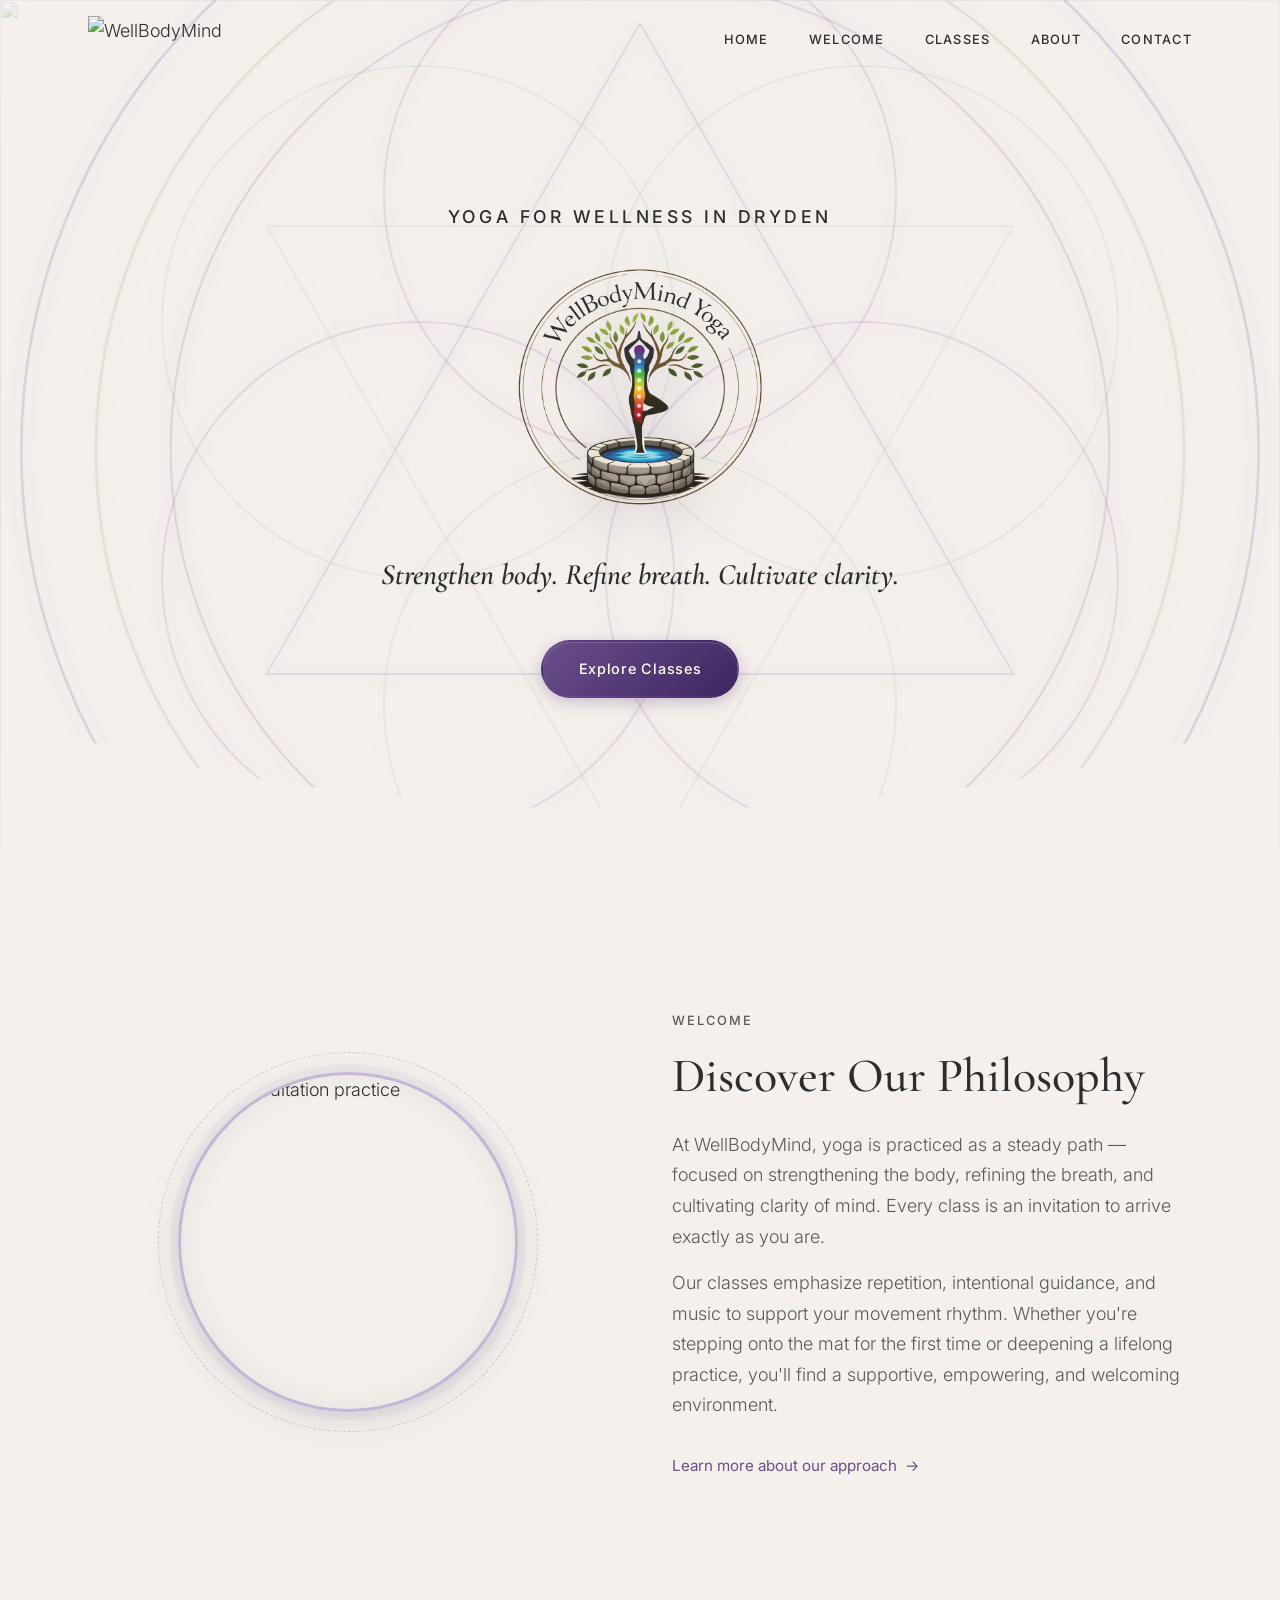
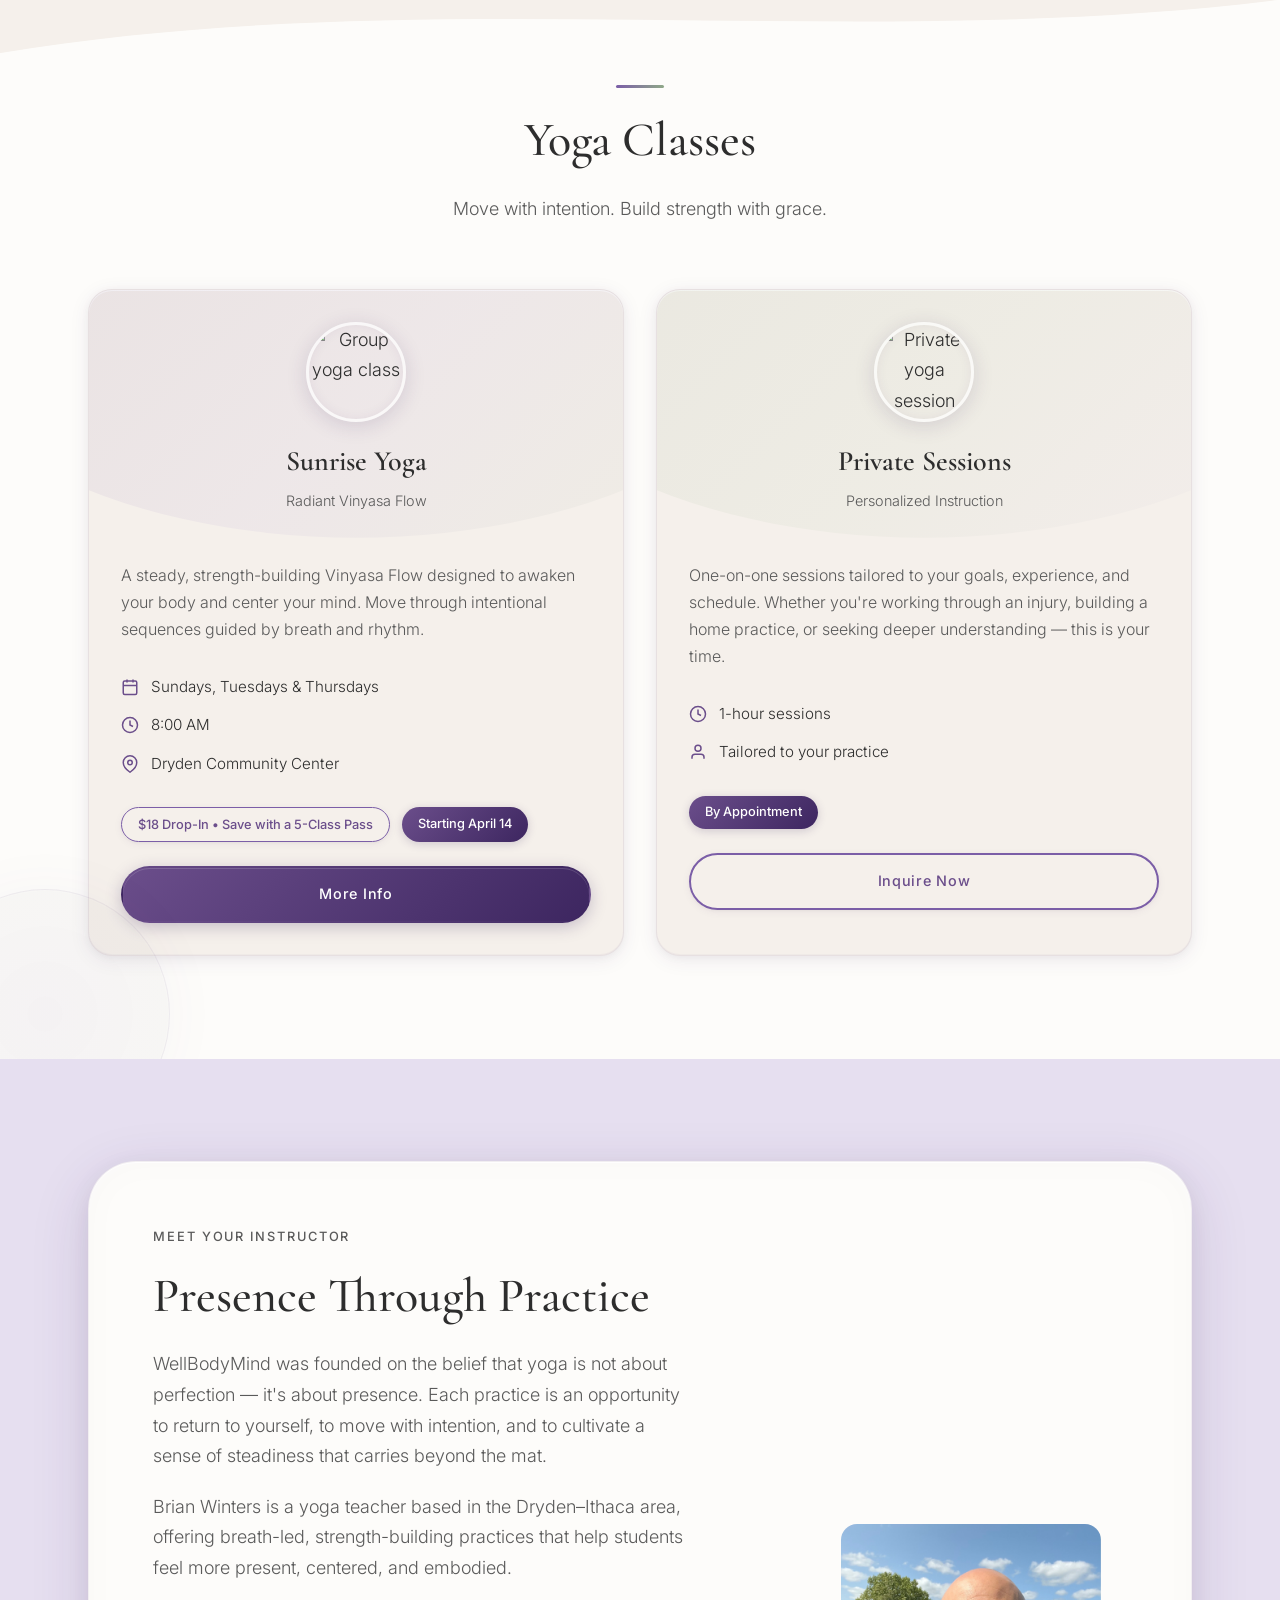
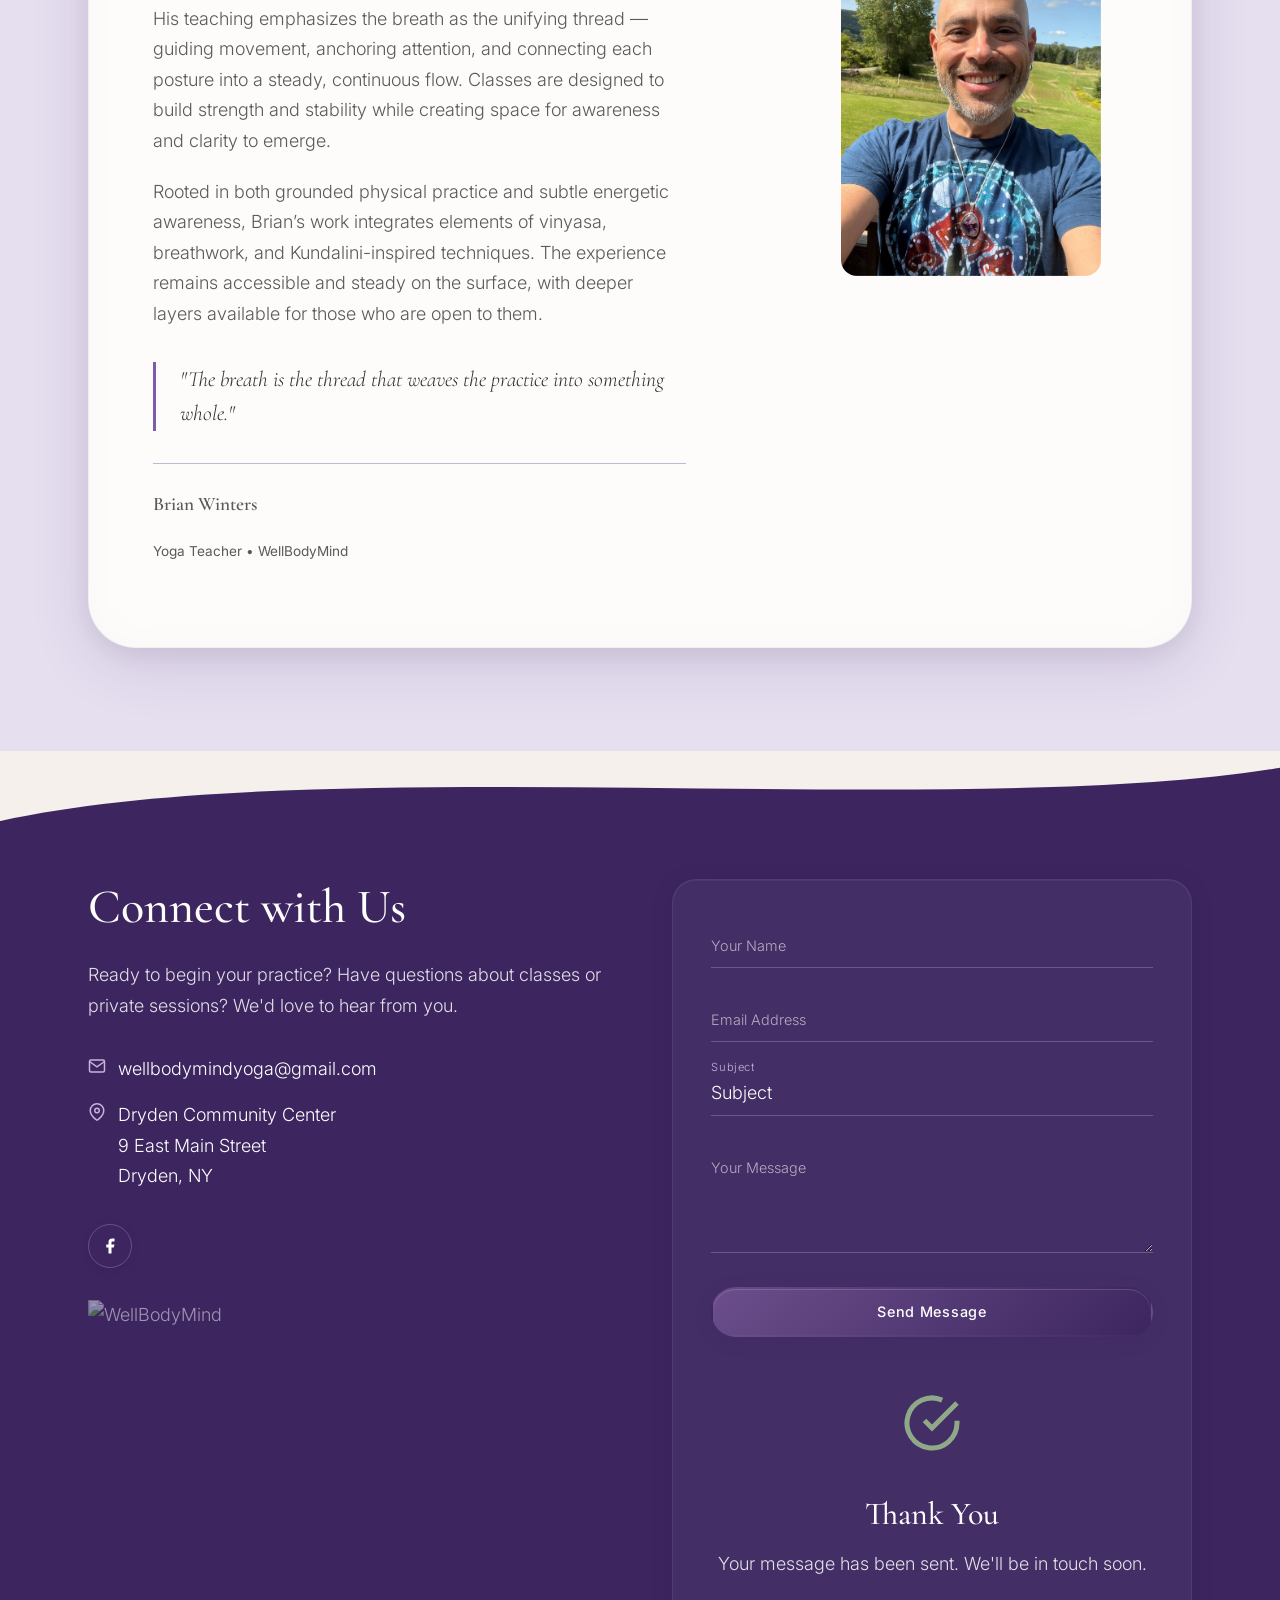
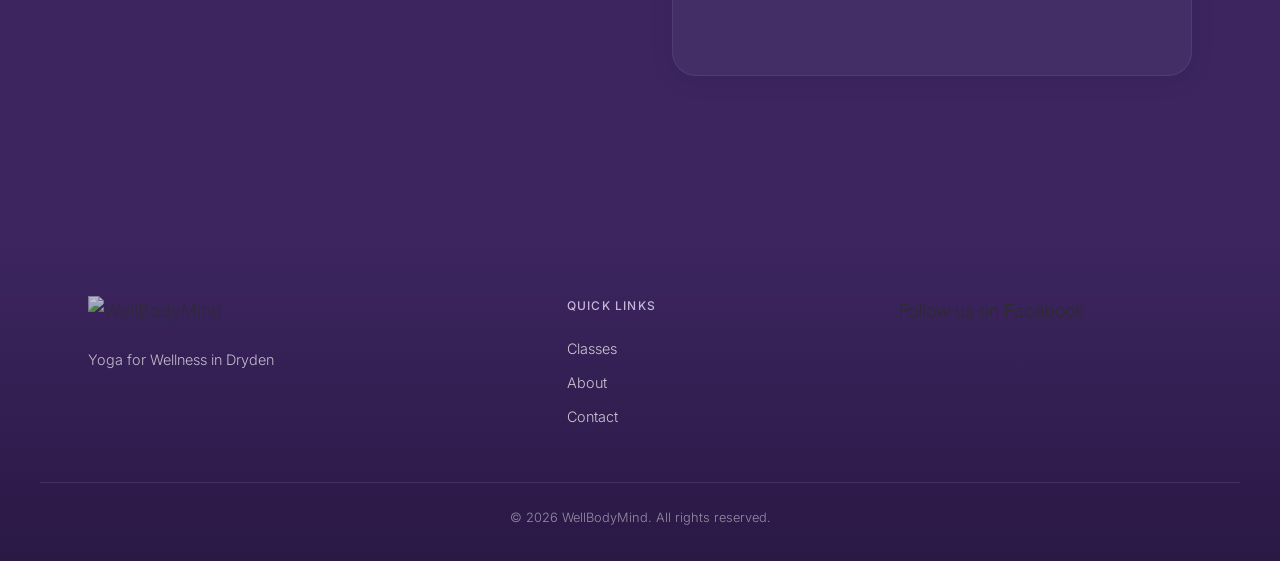
==== index.html @ e17a908f "Change Facebook link to specific profile Updated Facebook link to point to a specific profile." ====
<!DOCTYPE html>
<html lang="en">
<head>
    <meta charset="UTF-8">
    <meta name="viewport" content="width=device-width, initial-scale=1.0">
    <title>WellBodyMind — Yoga for Wellness in Dryden</title>
    <meta name="description" content="WellBodyMind offers yoga and qigong classes in Dryden, NY. Strengthen body, refine breath, cultivate clarity with instructor Brian Winters at the Dryden Community Center.">
    <meta property="og:title" content="WellBodyMind — Yoga for Wellness in Dryden">
    <meta property="og:description" content="Yoga and qigong classes at the Dryden Community Center. Sundays, Tuesdays & Thursdays at 8am. Private sessions available.">
    <meta property="og:type" content="website">
    <meta property="og:url" content="https://www.wellbodymind.com">
    <link rel="preconnect" href="https://fonts.googleapis.com">
    <link rel="preconnect" href="https://fonts.gstatic.com" crossorigin>
    <link href="https://fonts.googleapis.com/css2?family=Cormorant+Garamond:ital,wght@0,400;0,500;0,600;1,400;1,500&family=Inter:wght@300;400;500&display=swap" rel="stylesheet">
    <link rel="stylesheet" href="css/style.css">
    <link rel="stylesheet" href="css/animations.css">
</head>
<body>

    <!-- Navigation -->
    <header class="nav" id="nav">
        <div class="nav__inner">
            <a href="#hero" class="nav__brand">
                <img src="wbm-logo-2.avif" alt="WellBodyMind" class="nav__logo">
            </a>
            <nav class="nav__links" id="navLinks" aria-label="Main navigation">
                <a href="#hero" class="nav__link">Home</a>
                <a href="#welcome" class="nav__link">Welcome</a>
                <a href="#classes" class="nav__link">Classes</a>
                <a href="#about" class="nav__link">About</a>

                <a href="#contact" class="nav__link">Contact</a>
            </nav>
            <button class="nav__hamburger" id="navToggle" aria-label="Toggle menu" aria-expanded="false">
                <span></span>
                <span></span>
                <span></span>
            </button>
        </div>
    </header>

    <!-- Mobile Overlay -->
    <div class="mobile-overlay" id="mobileOverlay"></div>

    <!-- Hero Section -->
    <section class="hero" id="hero">
        <div class="hero__bg">
            <img src="assets/images/hero-sm-group-yoga-on-mats.avif" alt="" class="hero__bg-img">
        </div>
        <div class="hero__overlay"></div>

        <!-- Sacred geometry — fills entire hero -->
        <svg class="hero__geometry" viewBox="0 0 600 600" preserveAspectRatio="xMidYMid slice" xmlns="http://www.w3.org/2000/svg" aria-hidden="true">
            <defs>
                <filter id="glow-purple" x="-30%" y="-30%" width="160%" height="160%">
                    <feGaussianBlur stdDeviation="4" result="blur"/>
                    <feMerge><feMergeNode in="blur"/><feMergeNode in="SourceGraphic"/></feMerge>
                </filter>
                <filter id="glow-sage" x="-30%" y="-30%" width="160%" height="160%">
                    <feGaussianBlur stdDeviation="3.5" result="blur"/>
                    <feMerge><feMergeNode in="blur"/><feMergeNode in="SourceGraphic"/></feMerge>
                </filter>
            </defs>
            <!-- Outer rings -->
            <circle class="geo geo--1" cx="300" cy="300" r="290" fill="none" stroke="rgba(123,94,167,0.2)" stroke-width="1.25" filter="url(#glow-purple)"/>
            <circle class="geo geo--2" cx="300" cy="300" r="255" fill="none" stroke="rgba(143,168,136,0.18)" stroke-width="1.25" filter="url(#glow-sage)"/>
            <circle class="geo geo--3" cx="300" cy="300" r="220" fill="none" stroke="rgba(107,78,139,0.15)" stroke-width="1" filter="url(#glow-purple)"/>
            <!-- Flower of life petals -->
            <circle class="geo geo--petal" cx="300" cy="180" r="120" fill="none" stroke="rgba(123,94,167,0.14)" stroke-width="1" filter="url(#glow-purple)"/>
            <circle class="geo geo--petal" cx="404" cy="240" r="120" fill="none" stroke="rgba(143,168,136,0.12)" stroke-width="1" filter="url(#glow-sage)"/>
            <circle class="geo geo--petal" cx="404" cy="360" r="120" fill="none" stroke="rgba(123,94,167,0.14)" stroke-width="1" filter="url(#glow-purple)"/>
            <circle class="geo geo--petal" cx="300" cy="420" r="120" fill="none" stroke="rgba(143,168,136,0.12)" stroke-width="1" filter="url(#glow-sage)"/>
            <circle class="geo geo--petal" cx="196" cy="360" r="120" fill="none" stroke="rgba(123,94,167,0.14)" stroke-width="1" filter="url(#glow-purple)"/>
            <circle class="geo geo--petal" cx="196" cy="240" r="120" fill="none" stroke="rgba(143,168,136,0.12)" stroke-width="1" filter="url(#glow-sage)"/>
            <!-- Star triangles -->
            <polygon class="geo geo--tri" points="300,100 475,405 125,405" fill="none" stroke="rgba(107,78,139,0.12)" stroke-width="1" stroke-linejoin="round" filter="url(#glow-purple)"/>
            <polygon class="geo geo--tri" points="300,500 475,195 125,195" fill="none" stroke="rgba(143,168,136,0.1)" stroke-width="1" stroke-linejoin="round" filter="url(#glow-sage)"/>
        </svg>

        <div class="hero__content">
            <p class="hero__label" data-animate="fade-up">Yoga for Wellness in Dryden</p>
            <h1 class="sr-only">WellBodyMind — Yoga for Wellness in Dryden</h1>
            <img src="assets/images/wbm-logo-1.png" alt="WellBodyMind" class="hero__logo" data-animate="fade-up" data-delay="1">
            <p class="hero__subtitle" data-animate="fade-up" data-delay="2">Strengthen body. Refine breath. Cultivate clarity.</p>
            <a href="#classes" class="btn btn--primary" data-animate="fade-up" data-delay="3">Explore Classes</a>
        </div>

        <!-- Curved divider -->
        <div class="section-curve section-curve--hero">
            <svg viewBox="0 0 1440 120" preserveAspectRatio="none" xmlns="http://www.w3.org/2000/svg">
                <path d="M0,60 C360,120 1080,0 1440,60 L1440,120 L0,120 Z" fill="var(--color-cream)"/>
            </svg>
        </div>
    </section>

    <!-- Welcome Section -->
    <section class="welcome section" id="welcome">
        <div class="container welcome__grid">
            <div class="welcome__image-wrap" data-animate="fade-up">
                <div class="welcome__image-ring"></div>
                <div class="welcome__image">
                    <img src="assets/images/woman-sitting.jpg" alt="Yoga meditation practice" class="welcome__img">
                </div>
            </div>
            <div class="welcome__text" data-animate="slide-left">
                <p class="section__label">Welcome</p>
                <h2 class="section__heading">Discover Our Philosophy</h2>
                <p>At WellBodyMind, yoga is practiced as a steady path — focused on strengthening the body, refining the breath, and cultivating clarity of mind. Every class is an invitation to arrive exactly as you are.</p>
                <p>Our classes emphasize repetition, intentional guidance, and music to support your movement rhythm. Whether you're stepping onto the mat for the first time or deepening a lifelong practice, you'll find a supportive, empowering, and welcoming environment.</p>
                <a href="#about" class="link-arrow">Learn more about our approach <span aria-hidden="true">→</span></a>
            </div>
        </div>

        <!-- Decorative dot pattern -->
        <div class="welcome__dots" aria-hidden="true"></div>
    </section>

    <!-- Classes Section -->
    <section class="classes section section--white" id="classes">
        <!-- Curved top divider -->
        <div class="section-curve section-curve--top">
            <svg viewBox="0 0 1440 80" preserveAspectRatio="none" xmlns="http://www.w3.org/2000/svg">
                <path d="M0,80 C480,0 960,80 1440,20 L1440,0 L0,0 Z" fill="var(--color-cream)"/>
            </svg>
        </div>

        <div class="container">
            <div class="section__header" data-animate="fade-up">
                <div class="section__accent"></div>
                <h2 class="section__heading">Yoga Classes</h2>
                <p class="section__subheading">Move with intention. Build strength with grace.</p>
            </div>

            <div class="classes__grid">
                <!-- Group Class Card -->
                <div class="class-card" data-animate="fade-up" data-delay="1">
                    <div class="class-card__header class-card__header--warm">
                        <div class="class-card__image">
                            <img src="assets/images/duo-prayer-salutation.avif" alt="Group yoga class" class="class-card__img">
                        </div>
                        <h3 class="class-card__title">Sunrise Yoga</h3>
                        <p class="class-card__subtitle">Radiant Vinyasa Flow</p>
                    </div>
                    <div class="class-card__body">
                        <p class="class-card__description">A steady, strength-building Vinyasa Flow designed to awaken your body and center your mind. Move through intentional sequences guided by breath and rhythm.</p>
                        <ul class="class-card__details">
                            <li>
                                <svg class="icon" viewBox="0 0 24 24" fill="none" stroke="currentColor" stroke-width="2"><rect x="3" y="4" width="18" height="18" rx="2" ry="2"/><line x1="16" y1="2" x2="16" y2="6"/><line x1="8" y1="2" x2="8" y2="6"/><line x1="3" y1="10" x2="21" y2="10"/></svg>
                                Sundays, Tuesdays &amp; Thursdays
                            </li>
                            <li>
                                <svg class="icon" viewBox="0 0 24 24" fill="none" stroke="currentColor" stroke-width="2"><circle cx="12" cy="12" r="10"/><polyline points="12 6 12 12 16 14"/></svg>
                                8:00 AM
                            </li>
                            <li>
                                <svg class="icon" viewBox="0 0 24 24" fill="none" stroke="currentColor" stroke-width="2"><path d="M21 10c0 7-9 13-9 13s-9-6-9-13a9 9 0 0 1 18 0z"/><circle cx="12" cy="10" r="3"/></svg>
                                Dryden Community Center
                            </li>
                        </ul>
                        <div class="class-card__tags">
                            <span class="tag tag--price">$18 Drop-In • Save with a 5-Class Pass</span>
                            <span class="tag tag--highlight">Starting April 14</span>
                        </div>
                        <a href="sunrise-yoga.html" class="btn btn--primary btn--full">More Info</a>
                    </div>
                </div>

                <!-- Private Sessions Card -->
                <div class="class-card" data-animate="fade-up" data-delay="2">
                    <div class="class-card__header class-card__header--sand">
                        <div class="class-card__image">
                            <img src="assets/images/man-prayer-salutation.avif" alt="Private yoga session" class="class-card__img">
                        </div>
                        <h3 class="class-card__title">Private Sessions</h3>
                        <p class="class-card__subtitle">Personalized Instruction</p>
                    </div>
                    <div class="class-card__body">
                        <p class="class-card__description">One-on-one sessions tailored to your goals, experience, and schedule. Whether you're working through an injury, building a home practice, or seeking deeper understanding — this is your time.</p>
                        <ul class="class-card__details">
                            <li>
                                <svg class="icon" viewBox="0 0 24 24" fill="none" stroke="currentColor" stroke-width="2"><circle cx="12" cy="12" r="10"/><polyline points="12 6 12 12 16 14"/></svg>
                                1-hour sessions
                            </li>
                            <li>
                                <svg class="icon" viewBox="0 0 24 24" fill="none" stroke="currentColor" stroke-width="2"><path d="M20 21v-2a4 4 0 0 0-4-4H8a4 4 0 0 0-4 4v2"/><circle cx="12" cy="7" r="4"/></svg>
                                Tailored to your practice
                            </li>
                        </ul>
                        <div class="class-card__tags">
                            <span class="tag tag--highlight">By Appointment</span>
                        </div>
                        <a href="#contact" class="btn btn--secondary btn--full">Inquire Now</a>
                    </div>
                </div>
            </div>
        </div>

        <!-- Decorative circle -->
        <div class="classes__circle" aria-hidden="true"></div>
    </section>

<!-- About Section -->
<section class="about section section--sand" id="about">
    <div class="container">
        <div class="about__frame" data-animate="scale-in">
            <div class="about__grid">
                
                <!-- TEXT SIDE -->
                <div class="about__text">
                    <p class="section__label">Meet Your Instructor</p>
                    <h2 class="section__heading">Presence Through Practice</h2>
                    
                    <p>
                        WellBodyMind was founded on the belief that yoga is not about perfection — it's about presence. 
                        Each practice is an opportunity to return to yourself, to move with intention, and to cultivate a 
                        sense of steadiness that carries beyond the mat.
                    </p>

                    <p>
                        Brian Winters is a yoga teacher based in the Dryden–Ithaca area, offering breath-led, 
                        strength-building practices that help students feel more present, centered, and embodied.
                    </p>

                    <p>
                        His teaching emphasizes the breath as the unifying thread — guiding movement, anchoring attention, 
                        and connecting each posture into a steady, continuous flow. Classes are designed to build strength 
                        and stability while creating space for awareness and clarity to emerge.
                    </p>

                    <p>
                        Rooted in both grounded physical practice and subtle energetic awareness, Brian’s work integrates 
                        elements of vinyasa, breathwork, and Kundalini-inspired techniques. The experience remains accessible 
                        and steady on the surface, with deeper layers available for those who are open to them.
                    </p>

                    <blockquote class="about__quote">
                        "The breath is the thread that weaves the practice into something whole."
                    </blockquote>

                    <div class="about__instructor">
                        <p class="about__instructor-name">Brian Winters</p>
                        <p class="about__instructor-title">Yoga Teacher • WellBodyMind</p>
                    </div>
                </div>

                <!-- IMAGE SIDE -->
                <div class="about__image">
                    <div class="about__image-inner">
                        <img src="assets/images/brian.jpg" alt="Brian Winters teaching yoga" class="about__img">
                    </div>
                </div>

            </div>
        </div>
    </div>
</section>

    <!-- Contact Section -->
    <section class="contact section section--dark" id="contact">
        <!-- Curved top -->
        <div class="section-curve section-curve--top section-curve--dark">
            <svg viewBox="0 0 1440 80" preserveAspectRatio="none" xmlns="http://www.w3.org/2000/svg">
                <path d="M0,80 C360,0 1080,80 1440,20 L1440,0 L0,0 Z" fill="var(--color-cream)"/>
            </svg>
        </div>

        <div class="container contact__grid">
            <div class="contact__info" data-animate="fade-up">
                <h2 class="section__heading section__heading--light">Connect with Us</h2>
                <p class="contact__text">Ready to begin your practice? Have questions about classes or private sessions? We'd love to hear from you.</p>

                <div class="contact__details">
                    <div class="contact__detail">
                        <svg class="icon" viewBox="0 0 24 24" fill="none" stroke="currentColor" stroke-width="2"><path d="M4 4h16c1.1 0 2 .9 2 2v12c0 1.1-.9 2-2 2H4c-1.1 0-2-.9-2-2V6c0-1.1.9-2 2-2z"/><polyline points="22,6 12,13 2,6"/></svg>
                        <a href="mailto:wellbodymindyoga@gmail.com">wellbodymindyoga@gmail.com</a>
                    </div>
                    <div class="contact__detail">
                        <svg class="icon" viewBox="0 0 24 24" fill="none" stroke="currentColor" stroke-width="2"><path d="M21 10c0 7-9 13-9 13s-9-6-9-13a9 9 0 0 1 18 0z"/><circle cx="12" cy="10" r="3"/></svg>
                        <span>Dryden Community Center<br>9 East Main Street<br>Dryden, NY</span>
                    </div>
                </div>

                <div class="contact__social">
                    <a href="https://www.facebook.com/profile.php?id=61585942892415" target="_blank" rel="noopener" class="social-icon" aria-label="Facebook">
                        <svg viewBox="0 0 24 24" fill="currentColor"><path d="M18 2h-3a5 5 0 00-5 5v3H7v4h3v8h4v-8h3l1-4h-4V7a1 1 0 011-1h3z"/></svg>
                    </a>
                 
                </div>

                <!-- Logo in contact section -->
                <img src="wbm-logo-2.avif" alt="WellBodyMind" class="contact__logo">
            </div>

            <div class="contact__form-wrap" data-animate="fade-up" data-delay="1">
                <form class="contact__form" id="contactForm" action="https://formspree.io/f/mbdpledn" method="POST">
                    <input type="text" name="_gotcha" style="display:none" tabindex="-1" autocomplete="off">
                    <input type="hidden" name="_subject" value="New inquiry from WellBodyMind website">

                    <div class="form-group">
                        <input type="text" id="formName" name="name" required placeholder=" ">
                        <label for="formName">Your Name</label>
                    </div>

                    <div class="form-group">
                        <input type="email" id="formEmail" name="email" required placeholder=" ">
                        <label for="formEmail">Email Address</label>
                    </div>

                    <div class="form-group">
                        <select id="formSubject" name="subject" required>
                            <option value="" disabled selected>Subject</option>
                            <option value="General Inquiry">General Inquiry</option>
                            <option value="Class Information">Class Information</option>
                            <option value="Private Session">Private Session</option>
                            <option value="Other">Other</option>
                        </select>
                        <label for="formSubject">Subject</label>
                    </div>

                    <div class="form-group">
                        <textarea id="formMessage" name="message" rows="4" required placeholder=" "></textarea>
                        <label for="formMessage">Your Message</label>
                    </div>

                    <button type="submit" class="btn btn--primary btn--full">Send Message</button>
                </form>

                <div class="contact__success" id="contactSuccess" hidden>
                    <div class="contact__success-inner">
                        <svg viewBox="0 0 24 24" fill="none" stroke="currentColor" stroke-width="2" class="contact__success-icon"><path d="M22 11.08V12a10 10 0 11-5.93-9.14"/><polyline points="22 4 12 14.01 9 11.01"/></svg>
                        <h3>Thank You</h3>
                        <p>Your message has been sent. We'll be in touch soon.</p>
                    </div>
                </div>
            </div>
        </div>
    </section>

    <!-- Footer -->
    <footer class="footer">
        <div class="footer__curve">
            <svg viewBox="0 0 1440 60" preserveAspectRatio="none" xmlns="http://www.w3.org/2000/svg">
                <path d="M0,60 C480,0 960,60 1440,20 L1440,60 L0,60 Z" fill="var(--color-deep-purple)"/>
            </svg>
        </div>
        <div class="footer__inner">
            <div class="container footer__grid">
                <div class="footer__brand">
                    <img src="wbm-logo-2.avif" alt="WellBodyMind" class="footer__logo">
                    <p class="footer__tagline">Yoga for Wellness in Dryden</p>
                </div>
                <div class="footer__links">
                    <h4>Quick Links</h4>
                    <a href="#classes">Classes</a>
                    <a href="#about">About</a>
                    <!-- <a href="#testimonials">Testimonials</a> -->
                    <a href="#contact">Contact</a>
                </div>
                <div class="footer__social">
    <a href="https://www.facebook.com/profile.php?id=61585942892415" target="_blank" rel="noopener">
        Follow us on Facebook
    </a>
</div>
                <!--
                <div class="footer__legal">
                    <h4>Legal</h4>
                    <a href="#">Privacy Policy</a>
                    <a href="#">Accessibility</a>
                    <a href="#">Terms &amp; Conditions</a>
                    <a href="#">Refund Policy</a>
                </div>
            -->
            </div>
            <div class="container footer__bottom">
                <p>&copy; 2026 WellBodyMind. All rights reserved.</p>
            </div>
        </div>
    </footer>

    <script src="js/main.js"></script>
</body>
</html>
---- css/style.css ----
/* ========================================
   WellBodyMind — Main Stylesheet
   ======================================== */

/* --- Custom Properties --- */
:root {
    --color-cream: #F5F0EB;
    --color-warm-white: #FDFCFA;
    --color-sand: #E8DDD3;
    --color-clay: #9B8EC4;
    --color-terracotta: #6B4E8B;
    --color-charcoal: #2D2D2D;
    --color-graphite: #5A5A5A;
    --color-black: #1A1A1A;
    --color-white: #FFFFFF;
    --color-sage: #8FA888;

    /* Extended purple palette */
    --color-deep-purple: #3D2660;
    --color-violet: #7B5EA7;
    --color-lavender: #C4B5D9;
    --color-thistle: #E6DFF0;
    --color-sage-light: #C5D4BC;

    --font-heading: 'Cormorant Garamond', Georgia, serif;
    --font-body: 'Inter', -apple-system, sans-serif;

    --ease-out: cubic-bezier(0.16, 1, 0.3, 1);
    --ease-smooth: cubic-bezier(0.4, 0, 0.2, 1);

    /* Depth tokens */
    --shadow-sm: 0 2px 8px rgba(61, 38, 96, 0.06), 0 1px 3px rgba(0, 0, 0, 0.04);
    --shadow-md: 0 4px 20px rgba(61, 38, 96, 0.08), 0 2px 8px rgba(0, 0, 0, 0.04);
    --shadow-lg: 0 8px 40px rgba(61, 38, 96, 0.1), 0 4px 16px rgba(0, 0, 0, 0.05);
    --shadow-xl: 0 16px 60px rgba(61, 38, 96, 0.14), 0 6px 24px rgba(0, 0, 0, 0.06);
    --glow-purple: 0 0 30px rgba(107, 78, 139, 0.12), inset 0 1px 0 rgba(255, 255, 255, 0.6);
    --glow-sage: 0 0 24px rgba(143, 168, 136, 0.15);

    --nav-height: 80px;
}

/* --- Reset --- */
*, *::before, *::after {
    margin: 0;
    padding: 0;
    box-sizing: border-box;
}

html {
    scroll-behavior: smooth;
    scroll-padding-top: var(--nav-height);
}

body {
    font-family: var(--font-body);
    font-weight: 300;
    font-size: 1.125rem;
    line-height: 1.7;
    color: var(--color-charcoal);
    background-color: var(--color-cream);
    overflow-x: hidden;
    -webkit-font-smoothing: antialiased;
}

img {
    max-width: 100%;
    height: auto;
    display: block;
}

a {
    color: inherit;
    text-decoration: none;
}

ul {
    list-style: none;
}

button {
    border: none;
    background: none;
    cursor: pointer;
    font-family: inherit;
}

input, select, textarea {
    font-family: inherit;
    font-size: inherit;
}

/* --- Utility --- */
.container {
    width: 100%;
    max-width: 1200px;
    margin: 0 auto;
    padding: 0 clamp(1.5rem, 4vw, 3rem);
}

.sr-only {
    position: absolute;
    width: 1px;
    height: 1px;
    padding: 0;
    margin: -1px;
    overflow: hidden;
    clip: rect(0, 0, 0, 0);
    white-space: nowrap;
    border: 0;
}

.section {
    position: relative;
    padding: clamp(4rem, 8vw, 8rem) 0;
    overflow: hidden;
}

.section--white {
    background-color: var(--color-warm-white);
}

.section--sand {
    background-color: var(--color-thistle);
}

.section--dark {
    background-color: var(--color-deep-purple);
    color: var(--color-white);
}

.section__label {
    font-family: var(--font-body);
    font-size: 0.8rem;
    font-weight: 500;
    letter-spacing: 0.15em;
    text-transform: uppercase;
    color: var(--color-terracotta);
    margin-bottom: 0.75rem;
}

.section__heading {
    font-family: var(--font-heading);
    font-weight: 500;
    font-size: clamp(2rem, 4vw, 3rem);
    line-height: 1.2;
    margin-bottom: 1.5rem;
}

.section__heading--light {
    color: var(--color-white);
}

.section__subheading {
    font-weight: 300;
    color: var(--color-graphite);
    max-width: 540px;
    margin: 0 auto;
}

.section__header {
    text-align: center;
    margin-bottom: clamp(3rem, 5vw, 4rem);
}

.section__accent {
    width: 48px;
    height: 3px;
    background: linear-gradient(90deg, var(--color-violet), var(--color-sage));
    border-radius: 2px;
    margin: 0 auto 1.5rem;
}

/* --- Section Curves --- */
.section-curve {
    position: absolute;
    left: 0;
    right: 0;
    width: 100%;
    line-height: 0;
    pointer-events: none;
}

.section-curve--hero {
    bottom: -1px;
}

.section-curve--top {
    top: -1px;
}

.section-curve--dark {
    z-index: 1;
}

.section-curve svg {
    width: 100%;
    height: auto;
    display: block;
}

/* --- Buttons --- */
.btn {
    display: inline-flex;
    align-items: center;
    justify-content: center;
    padding: 0.9rem 2.2rem;
    border-radius: 50px;
    font-family: var(--font-body);
    font-size: 0.9rem;
    font-weight: 500;
    letter-spacing: 0.05em;
    transition: all 0.3s var(--ease-smooth);
    cursor: pointer;
    border: 2px solid transparent;
}

.btn--primary {
    background: linear-gradient(135deg, var(--color-terracotta), var(--color-deep-purple));
    color: var(--color-white);
    border-color: transparent;
    box-shadow: 0 4px 16px rgba(61, 38, 96, 0.25), inset 0 1px 0 rgba(255, 255, 255, 0.15);
}

.btn--primary:hover {
    background: linear-gradient(135deg, var(--color-violet), var(--color-deep-purple));
    transform: translateY(-2px) scale(1.02);
    box-shadow: 0 8px 30px rgba(61, 38, 96, 0.35), inset 0 1px 0 rgba(255, 255, 255, 0.15);
}

.btn--secondary {
    background: transparent;
    color: var(--color-terracotta);
    border-color: var(--color-violet);
    box-shadow: var(--shadow-sm);
}

.btn--secondary:hover {
    background: linear-gradient(135deg, var(--color-terracotta), var(--color-deep-purple));
    color: var(--color-white);
    border-color: transparent;
    transform: translateY(-2px) scale(1.02);
    box-shadow: 0 8px 30px rgba(61, 38, 96, 0.3);
}

.btn--full {
    width: 100%;
    text-align: center;
}

.link-arrow {
    display: inline-flex;
    align-items: center;
    gap: 0.5rem;
    font-size: 0.95rem;
    font-weight: 400;
    color: var(--color-terracotta);
    margin-top: 1rem;
    transition: gap 0.3s var(--ease-smooth);
}

.link-arrow:hover {
    gap: 0.8rem;
}

/* --- Icons --- */
.icon {
    width: 18px;
    height: 18px;
    flex-shrink: 0;
    color: var(--color-terracotta);
}

/* ========================================
   NAVIGATION
   ======================================== */
.nav {
    position: fixed;
    top: 0;
    left: 0;
    right: 0;
    z-index: 1000;
    height: var(--nav-height);
    transition: background 0.4s var(--ease-smooth), box-shadow 0.4s var(--ease-smooth);
}

.nav.scrolled {
    background: rgba(253, 252, 250, 0.92);
    backdrop-filter: blur(14px);
    -webkit-backdrop-filter: blur(14px);
    box-shadow: 0 1px 20px rgba(61, 38, 96, 0.08), 0 0 0 1px rgba(61, 38, 96, 0.03);
}

.nav__inner {
    display: flex;
    align-items: center;
    justify-content: space-between;
    height: 100%;
    max-width: 1200px;
    margin: 0 auto;
    padding: 0 clamp(1.5rem, 4vw, 3rem);
}

.nav__brand {
    display: flex;
    align-items: center;
    z-index: 1001;
}

.nav__logo {
    height: 48px;
    width: auto;
}

.nav__links {
    display: flex;
    align-items: center;
    gap: 2.5rem;
}

.nav__link {
    font-size: 0.8rem;
    font-weight: 500;
    letter-spacing: 0.1em;
    text-transform: uppercase;
    color: var(--color-charcoal);
    position: relative;
    padding: 0.25rem 0;
}

.nav__link::after {
    content: '';
    position: absolute;
    bottom: 0;
    left: 0;
    width: 0;
    height: 2px;
    background: var(--color-violet);
    transition: width 0.3s var(--ease-smooth);
}

.nav__link:hover::after {
    width: 100%;
}

/* Hamburger */
.nav__hamburger {
    display: none;
    flex-direction: column;
    justify-content: center;
    gap: 6px;
    width: 44px;
    height: 44px;
    z-index: 1001;
}

.nav__hamburger span {
    display: block;
    width: 24px;
    height: 2px;
    background: var(--color-charcoal);
    border-radius: 2px;
    transition: all 0.3s var(--ease-smooth);
    margin: 0 auto;
}

.nav__hamburger.active span:nth-child(1) {
    transform: rotate(45deg) translate(5px, 6px);
}

.nav__hamburger.active span:nth-child(2) {
    opacity: 0;
}

.nav__hamburger.active span:nth-child(3) {
    transform: rotate(-45deg) translate(5px, -6px);
}

/* Mobile overlay */
.mobile-overlay {
    position: fixed;
    inset: 0;
    background: rgba(245, 240, 235, 0.95);
    backdrop-filter: blur(20px);
    -webkit-backdrop-filter: blur(20px);
    z-index: 999;
    opacity: 0;
    visibility: hidden;
    transition: opacity 0.4s var(--ease-smooth), visibility 0.4s;
}

.mobile-overlay.active {
    opacity: 1;
    visibility: visible;
}

/* ========================================
   HERO
   ======================================== */
.hero {
    position: relative;
    min-height: 100svh;
    display: flex;
    align-items: center;
    justify-content: center;
    background: var(--color-cream);
    overflow: hidden;
}

.hero__bg {
    position: absolute;
    inset: 0;
}

.hero__bg-img {
    width: 100%;
    height: 100%;
    object-fit: cover;
    object-position: center 30%;
}

.hero__overlay {
    position: absolute;
    inset: 0;
    background: radial-gradient(ellipse at center, rgba(245, 240, 235, 0.55) 0%, rgba(245, 240, 235, 0.82) 100%);
}

.hero__content {
    position: relative;
    z-index: 2;
    text-align: center;
    padding: 2rem;
    display: flex;
    flex-direction: column;
    align-items: center;
}

/* Sacred geometry — full hero background layer, clipped to match curve */
.hero__geometry {
    position: absolute;
    inset: 0;
    width: 100%;
    height: 100%;
    z-index: 1;
    pointer-events: none;
    overflow: visible;
    clip-path: ellipse(80% 48% at 50% 42%);
}

/* Sacred geometry animations */
.geo--1 { animation: spin 40s linear infinite; transform-origin: 300px 300px; }
.geo--2 { animation: spin 35s linear infinite reverse; transform-origin: 300px 300px; }
.geo--3 { animation: spin 30s linear infinite; transform-origin: 300px 300px; }
.geo--petal { animation: geoPulse 4s ease-in-out infinite; }
.geo--petal:nth-child(4) { animation-delay: 0s; }
.geo--petal:nth-child(5) { animation-delay: 0.4s; }
.geo--petal:nth-child(6) { animation-delay: 0.8s; }
.geo--petal:nth-child(7) { animation-delay: 1.2s; }
.geo--petal:nth-child(8) { animation-delay: 1.6s; }
.geo--petal:nth-child(9) { animation-delay: 2.0s; }
.geo--tri { animation: geoPulse 5s ease-in-out infinite alternate; }
.geo--tri:last-child { animation-delay: 2.5s; }

.hero__logo {
    width: clamp(180px, 30vmin, 300px);
    height: auto;
    filter: drop-shadow(0 8px 30px rgba(61, 38, 96, 0.15));
    margin-bottom: 1.5rem;
}

.hero__label {
    font-size: clamp(0.9rem, 1.5vw, 1.1rem);
    font-weight: 500;
    letter-spacing: 0.2em;
    text-transform: uppercase;
    color: var(--color-charcoal);
    margin-bottom: 1.5rem;
    text-shadow: 0 1px 8px rgba(245, 240, 235, 0.6);
}

.hero__subtitle {
    font-family: var(--font-heading);
    font-style: italic;
    font-weight: 600;
    font-size: clamp(1.3rem, 3vw, 1.85rem);
    color: var(--color-charcoal);
    margin-bottom: 2.5rem;
    text-shadow: 0 1px 10px rgba(245, 240, 235, 0.7);
}

/* ========================================
   WELCOME
   ======================================== */
.welcome__grid {
    display: grid;
    grid-template-columns: 1fr;
    gap: 3rem;
    align-items: center;
}

.welcome__image-wrap {
    position: relative;
    display: flex;
    justify-content: center;
}

.welcome__image {
    width: clamp(220px, 40vw, 340px);
    aspect-ratio: 1;
    border-radius: 50%;
    overflow: hidden;
    border: 3px solid var(--color-lavender);
    position: relative;
    z-index: 1;
    box-shadow:
        var(--shadow-lg),
        0 0 0 8px rgba(196, 181, 217, 0.12),
        inset 0 0 30px rgba(61, 38, 96, 0.08);
}

.welcome__img {
    width: 100%;
    height: 100%;
    object-fit: cover;
}

.welcome__image-ring {
    position: absolute;
    width: clamp(250px, 44vw, 380px);
    aspect-ratio: 1;
    border-radius: 50%;
    border: 1px dashed rgba(107, 78, 139, 0.25);
    top: 50%;
    left: 50%;
    transform: translate(-50%, -50%) rotate(15deg);
    animation: spin 40s linear infinite;
}

.welcome__text p {
    margin-bottom: 1rem;
    color: var(--color-graphite);
}

.welcome__text p:first-of-type {
    margin-top: 0.5rem;
}

.welcome__dots {
    position: absolute;
    top: 2rem;
    right: 2rem;
    width: 120px;
    height: 120px;
    background-image: radial-gradient(circle, rgba(107, 78, 139, 0.2) 1px, transparent 1px);
    background-size: 16px 16px;
    opacity: 0.6;
}

/* ========================================
   CLASSES
   ======================================== */
.classes__grid {
    display: grid;
    grid-template-columns: 1fr;
    gap: 2rem;
}

.class-card {
    background: var(--color-cream);
    border-radius: 24px;
    overflow: hidden;
    border: 1px solid rgba(107, 78, 139, 0.1);
    box-shadow:
        var(--shadow-md),
        inset 0 1px 0 rgba(255, 255, 255, 0.8),
        inset 0 -1px 0 rgba(61, 38, 96, 0.03);
    transition: transform 0.3s var(--ease-smooth), box-shadow 0.3s var(--ease-smooth), border-color 0.3s;
}

.class-card:hover {
    transform: translateY(-6px);
    border-color: rgba(107, 78, 139, 0.2);
    box-shadow:
        var(--shadow-xl),
        inset 0 1px 0 rgba(255, 255, 255, 0.8),
        0 0 0 1px rgba(107, 78, 139, 0.06);
}

.class-card__header {
    padding: 2rem 2rem 1.5rem;
    clip-path: ellipse(85% 100% at 50% 0%);
    text-align: center;
    position: relative;
    overflow: hidden;
}

.class-card__image {
    width: 100px;
    height: 100px;
    border-radius: 50%;
    overflow: hidden;
    margin: 0 auto 1rem;
    border: 3px solid rgba(255, 255, 255, 0.7);
    box-shadow: 0 4px 20px rgba(61, 38, 96, 0.15), inset 0 0 12px rgba(61, 38, 96, 0.06);
}

.class-card__img {
    width: 100%;
    height: 100%;
    object-fit: cover;
}

.class-card__header--warm {
    background: linear-gradient(135deg, rgba(107, 78, 139, 0.08), rgba(196, 181, 217, 0.15), rgba(143, 168, 136, 0.06));
}

.class-card__header--sand {
    background: linear-gradient(135deg, rgba(143, 168, 136, 0.1), rgba(197, 212, 188, 0.15), rgba(196, 181, 217, 0.06));
}

.class-card__title {
    font-family: var(--font-heading);
    font-weight: 600;
    font-size: 1.75rem;
    margin-bottom: 0.25rem;
}

.class-card__subtitle {
    font-size: 0.9rem;
    color: var(--color-graphite);
    font-weight: 300;
}

.class-card__body {
    padding: 1.5rem 2rem 2rem;
}

.class-card__description {
    color: var(--color-graphite);
    margin-bottom: 1.5rem;
    font-size: 1rem;
}

.class-card__details {
    margin-bottom: 1.5rem;
}

.class-card__details li {
    display: flex;
    align-items: center;
    gap: 0.75rem;
    padding: 0.4rem 0;
    font-size: 0.95rem;
    color: var(--color-charcoal);
}

.class-card__tags {
    display: flex;
    flex-wrap: wrap;
    gap: 0.75rem;
    margin-bottom: 1.5rem;
}

.tag {
    display: inline-block;
    padding: 0.35rem 1rem;
    border-radius: 50px;
    font-size: 0.8rem;
    font-weight: 500;
}

.tag--price {
    border: 1.5px solid var(--color-violet);
    color: var(--color-terracotta);
    box-shadow: var(--shadow-sm);
}

.tag--highlight {
    background: linear-gradient(135deg, var(--color-terracotta), var(--color-deep-purple));
    color: var(--color-white);
    box-shadow: 0 2px 10px rgba(61, 38, 96, 0.2);
}

.classes__circle {
    position: absolute;
    left: -80px;
    bottom: -80px;
    width: 250px;
    height: 250px;
    border-radius: 50%;
    background: radial-gradient(circle, rgba(107, 78, 139, 0.06), rgba(143, 168, 136, 0.04));
    border: 1px solid rgba(107, 78, 139, 0.08);
    box-shadow: 0 0 60px rgba(107, 78, 139, 0.04);
}

/* ========================================
   ABOUT
   ======================================== */
.about__frame {
    background: var(--color-warm-white);
    border-radius: 48px;
    overflow: hidden;
    border: 1px solid rgba(107, 78, 139, 0.08);
    box-shadow:
        var(--shadow-xl),
        inset 0 1px 0 rgba(255, 255, 255, 0.9),
        inset 0 0 40px rgba(61, 38, 96, 0.02);
}

.about__grid {
    display: grid;
    grid-template-columns: 1fr;
}

.about__text {
    padding: clamp(2rem, 5vw, 4rem);
}

.about__text p {
    color: var(--color-graphite);
    margin-bottom: 1.25rem;
}

.about__quote {
    font-family: var(--font-heading);
    font-style: italic;
    font-size: clamp(1.15rem, 2vw, 1.35rem);
    line-height: 1.6;
    color: var(--color-charcoal);
    border-left: 3px solid var(--color-violet);
    padding-left: 1.5rem;
    margin: 2rem 0;
}

.about__instructor {
    margin-top: 2rem;
    padding-top: 1.5rem;
    border-top: 1px solid var(--color-lavender);
}

.about__instructor-name {
    font-family: var(--font-heading);
    font-weight: 600;
    font-size: 1.2rem;
    color: var(--color-charcoal);
    margin-bottom: 0.15rem;
}

.about__instructor-title {
    font-size: 0.85rem;
    color: var(--color-graphite);
    font-weight: 400;
}

.about__image {
    position: relative;
    min-height: 300px;
}

.about__image-inner {
    position: absolute;
    inset: 0;
}

.about__img {
    width: 100%;
    height: 100%;
    object-fit: cover;
}

/* ========================================
   TESTIMONIALS
   ======================================== */
.testimonials {
    background: var(--color-cream);
}

.testimonials__carousel {
    display: flex;
    gap: 1.5rem;
    overflow-x: auto;
    scroll-snap-type: x mandatory;
    -webkit-overflow-scrolling: touch;
    padding: 1rem 0 2rem;
    scrollbar-width: none;
}

.testimonials__carousel::-webkit-scrollbar {
    display: none;
}

.testimonial-card {
    flex: 0 0 calc(100% - 2rem);
    scroll-snap-align: center;
    background: var(--color-warm-white);
    border-radius: 24px;
    padding: 2.5rem 2rem;
    border: 1px solid rgba(107, 78, 139, 0.08);
    box-shadow:
        var(--shadow-md),
        inset 0 1px 0 rgba(255, 255, 255, 0.8),
        inset 0 0 24px rgba(61, 38, 96, 0.015);
    position: relative;
    transition: box-shadow 0.3s var(--ease-smooth), transform 0.3s var(--ease-smooth);
}

.testimonial-card:hover {
    transform: translateY(-3px);
    box-shadow:
        var(--shadow-lg),
        inset 0 1px 0 rgba(255, 255, 255, 0.8);
}

.testimonial-card__quote {
    font-family: var(--font-heading);
    font-size: 4rem;
    line-height: 1;
    color: var(--color-lavender);
    opacity: 0.6;
    position: absolute;
    top: 1rem;
    left: 1.5rem;
}

.testimonial-card__text {
    font-style: italic;
    font-weight: 300;
    color: var(--color-graphite);
    margin-bottom: 1.5rem;
    margin-top: 1.5rem;
    line-height: 1.8;
}

.testimonial-card__author {
    display: flex;
    align-items: center;
    gap: 0.75rem;
}

.testimonial-card__avatar {
    width: 40px;
    height: 40px;
    border-radius: 50%;
    background: linear-gradient(135deg, var(--color-thistle), var(--color-lavender));
    color: var(--color-deep-purple);
    box-shadow: var(--shadow-sm);
    display: flex;
    align-items: center;
    justify-content: center;
    font-family: var(--font-heading);
    font-weight: 600;
    font-size: 1rem;
}

.testimonial-card__name {
    font-weight: 500;
    font-size: 0.95rem;
}

/* Testimonial navigation */
.testimonials__nav {
    display: flex;
    align-items: center;
    justify-content: center;
    gap: 1rem;
    margin-top: 1.5rem;
}

.testimonials__arrow {
    width: 44px;
    height: 44px;
    border-radius: 50%;
    border: 1.5px solid var(--color-lavender);
    display: flex;
    align-items: center;
    justify-content: center;
    color: var(--color-terracotta);
    transition: all 0.3s var(--ease-smooth);
    box-shadow: var(--shadow-sm);
}

.testimonials__arrow:hover {
    background: linear-gradient(135deg, var(--color-terracotta), var(--color-deep-purple));
    border-color: transparent;
    color: var(--color-white);
    box-shadow: 0 4px 16px rgba(61, 38, 96, 0.25);
}

.testimonials__arrow svg {
    width: 20px;
    height: 20px;
}

.testimonials__dots {
    display: flex;
    gap: 0.5rem;
}

.testimonials__dot {
    width: 8px;
    height: 8px;
    border-radius: 50%;
    background: var(--color-lavender);
    border: none;
    cursor: pointer;
    transition: all 0.3s var(--ease-smooth);
    padding: 0;
}

.testimonials__dot.active {
    background: linear-gradient(135deg, var(--color-violet), var(--color-deep-purple));
    width: 24px;
    border-radius: 4px;
    box-shadow: 0 2px 8px rgba(61, 38, 96, 0.2);
}

/* ========================================
   CONTACT
   ======================================== */
.contact {
    padding-top: clamp(6rem, 10vw, 10rem);
}

.contact__grid {
    display: grid;
    grid-template-columns: 1fr;
    gap: 3rem;
}

.contact__text {
    color: rgba(255, 255, 255, 0.85);
    margin-bottom: 2rem;
}

.contact__details {
    margin-bottom: 2rem;
}

.contact__detail {
    display: flex;
    align-items: flex-start;
    gap: 0.75rem;
    margin-bottom: 1rem;
    color: var(--color-white);
}

.contact__detail .icon {
    color: var(--color-lavender);
    margin-top: 0.2rem;
}

.contact__detail a {
    color: var(--color-white);
    transition: color 0.3s;
}

.contact__detail a:hover {
    color: var(--color-lavender);
}

.contact__social {
    display: flex;
    gap: 1rem;
    margin-bottom: 2rem;
}

.social-icon {
    width: 44px;
    height: 44px;
    border-radius: 50%;
    border: 1.5px solid rgba(196, 181, 217, 0.3);
    display: flex;
    align-items: center;
    justify-content: center;
    color: var(--color-white);
    transition: all 0.3s var(--ease-smooth);
    box-shadow: 0 2px 10px rgba(0, 0, 0, 0.1);
}

.social-icon:hover {
    background: linear-gradient(135deg, var(--color-violet), var(--color-sage));
    border-color: transparent;
    box-shadow: 0 4px 16px rgba(107, 78, 139, 0.3);
}

.social-icon svg {
    width: 18px;
    height: 18px;
}

.contact__logo {
    height: 60px;
    width: auto;
    opacity: 0.5;
    margin-top: 1rem;
}

/* Form */
.contact__form-wrap {
    background: rgba(255, 255, 255, 0.04);
    border: 1px solid rgba(196, 181, 217, 0.1);
    border-radius: 24px;
    padding: clamp(1.5rem, 3vw, 2.5rem);
    box-shadow: inset 0 1px 0 rgba(255, 255, 255, 0.05), 0 4px 24px rgba(0, 0, 0, 0.1);
}

.contact__form {
    display: flex;
    flex-direction: column;
    gap: 1.5rem;
}

.form-group {
    position: relative;
}

.form-group input,
.form-group select,
.form-group textarea {
    width: 100%;
    padding: 1rem 0 0.75rem;
    background: transparent;
    border: none;
    border-bottom: 1px solid rgba(196, 181, 217, 0.3);
    color: var(--color-white);
    font-weight: 300;
    outline: none;
    transition: border-color 0.3s var(--ease-smooth);
    border-radius: 0;
    -webkit-appearance: none;
}

.form-group select {
    cursor: pointer;
}

.form-group select option {
    background: var(--color-deep-purple);
    color: var(--color-cream);
}

.form-group textarea {
    resize: vertical;
    min-height: 100px;
}

.form-group input:focus,
.form-group select:focus,
.form-group textarea:focus {
    border-bottom-color: var(--color-lavender);
    box-shadow: 0 2px 8px rgba(107, 78, 139, 0.15);
}

.form-group label {
    position: absolute;
    top: 1rem;
    left: 0;
    font-size: 0.9rem;
    color: rgba(255, 255, 255, 0.6);
    pointer-events: none;
    transition: all 0.3s var(--ease-smooth);
    font-weight: 300;
}

.form-group input:focus + label,
.form-group input:not(:placeholder-shown) + label,
.form-group textarea:focus + label,
.form-group textarea:not(:placeholder-shown) + label {
    top: -0.5rem;
    font-size: 0.7rem;
    color: var(--color-lavender);
    letter-spacing: 0.05em;
}

.form-group select + label {
    top: -0.5rem;
    font-size: 0.7rem;
    color: var(--color-lavender);
    letter-spacing: 0.05em;
}

/* Form validation */
.form-group input.error,
.form-group select.error,
.form-group textarea.error {
    border-bottom-color: #c0392b;
}

.form-error {
    font-size: 0.75rem;
    color: #e74c3c;
    margin-top: 0.25rem;
}

/* Success state */
.contact__success {
    display: flex;
    align-items: center;
    justify-content: center;
    min-height: 300px;
}

.contact__success-inner {
    text-align: center;
}

.contact__success-icon {
    width: 60px;
    height: 60px;
    color: var(--color-sage);
    margin-bottom: 1.5rem;
}

.contact__success h3 {
    font-family: var(--font-heading);
    font-size: 2rem;
    font-weight: 500;
    color: var(--color-white);
    margin-bottom: 0.5rem;
}

.contact__success p {
    color: rgba(255, 255, 255, 0.85);
}

/* ========================================
   FOOTER
   ======================================== */
.footer {
    position: relative;
    background: var(--color-deep-purple);
}

.footer__curve {
    position: relative;
    top: 1px;
    line-height: 0;
}

.footer__curve svg {
    width: 100%;
    height: auto;
    display: block;
}

.footer__inner {
    background: linear-gradient(180deg, var(--color-deep-purple), #2A1845);
    padding: clamp(3rem, 5vw, 4rem) 0 2rem;
}

.footer__grid {
    display: grid;
    grid-template-columns: 1fr;
    gap: 2.5rem;
}

.footer__logo {
    height: 40px;
    width: auto;
    margin-bottom: 0.75rem;
    opacity: 0.7;
}

.footer__tagline {
    font-size: 0.9rem;
    color: rgba(255, 255, 255, 0.7);
}

.footer__links h4,
.footer__legal h4 {
    font-family: var(--font-body);
    font-size: 0.75rem;
    font-weight: 500;
    letter-spacing: 0.1em;
    text-transform: uppercase;
    color: var(--color-lavender);
    margin-bottom: 1rem;
}

.footer__links a,
.footer__legal a {
    display: block;
    font-size: 0.9rem;
    color: rgba(255, 255, 255, 0.75);
    padding: 0.3rem 0;
    transition: color 0.3s;
}

.footer__links a:hover,
.footer__legal a:hover {
    color: var(--color-white);
}

.footer__bottom {
    margin-top: clamp(2rem, 4vw, 3rem);
    padding-top: 1.5rem;
    border-top: 1px solid rgba(196, 181, 217, 0.15);
    text-align: center;
}

.footer__bottom p {
    font-size: 0.8rem;
    color: rgba(255, 255, 255, 0.5);
}

/* ========================================
   RESPONSIVE
   ======================================== */

/* Tablet */
@media (min-width: 768px) {
    .welcome__grid {
        grid-template-columns: 1fr 1fr;
        gap: 4rem;
    }

    .classes__grid {
        grid-template-columns: 1fr 1fr;
    }

    .about__grid {
        grid-template-columns: 1.2fr 0.8fr;
    }

    .about__image {
        min-height: auto;
    }

    .testimonial-card {
        flex: 0 0 calc(50% - 1rem);
    }

    .contact__grid {
        grid-template-columns: 1fr 1fr;
        gap: 4rem;
        align-items: start;
    }

    .footer__grid {
        grid-template-columns: 1.5fr 1fr 1fr;
    }
}

/* Desktop */
@media (min-width: 1024px) {
    .nav__hamburger {
        display: none !important;
    }

    .nav__links {
        display: flex !important;
    }

    .testimonial-card {
        flex: 0 0 calc(33.333% - 1rem);
    }

    .about__frame {
        border-radius: 48px;
    }
}

/* Mobile */
@media (max-width: 767px) {
    .nav__links {
        position: fixed;
        top: 0;
        right: 0;
        width: 280px;
        height: 100vh;
        flex-direction: column;
        justify-content: center;
        align-items: center;
        gap: 2rem;
        background: rgba(245, 240, 235, 0.98);
        backdrop-filter: blur(20px);
        -webkit-backdrop-filter: blur(20px);
        transform: translateX(100%);
        transition: transform 0.4s var(--ease-out);
        z-index: 1000;
    }

    .nav__links.active {
        transform: translateX(0);
    }

    .nav__link {
        font-size: 1rem;
    }

    .nav__hamburger {
        display: flex;
    }

    .about__frame {
        border-radius: 24px;
    }

    .about__image {
        min-height: 250px;
    }

    .welcome__image-wrap {
        order: -1;
    }

}

/* ========================================
   INNER PAGE HERO
   ======================================== */
.nav--inner {
    background: rgba(253, 252, 250, 0.92);
    backdrop-filter: blur(14px);
    -webkit-backdrop-filter: blur(14px);
    box-shadow: 0 1px 20px rgba(61, 38, 96, 0.08);
}

.page-hero {
    position: relative;
    min-height: 50vh;
    display: flex;
    align-items: flex-end;
    justify-content: center;
    overflow: hidden;
    padding-bottom: 4rem;
}

.page-hero__bg {
    position: absolute;
    inset: 0;
}

.page-hero__bg-img {
    width: 100%;
    height: 100%;
    object-fit: cover;
    object-position: center 40%;
}

.page-hero__overlay {
    position: absolute;
    inset: 0;
    background: linear-gradient(
        to bottom,
        rgba(245, 240, 235, 0.4) 0%,
        rgba(245, 240, 235, 0.7) 60%,
        rgba(245, 240, 235, 0.92) 100%
    );
}

.page-hero__content {
    position: relative;
    z-index: 2;
    text-align: center;
    padding-top: calc(var(--nav-height) + 3rem);
}

.page-hero__title {
    font-family: var(--font-heading);
    font-weight: 600;
    font-size: clamp(2.5rem, 6vw, 4.5rem);
    line-height: 1.1;
    color: var(--color-charcoal);
    margin-bottom: 0.5rem;
}

.page-hero__subtitle {
    font-family: var(--font-heading);
    font-style: italic;
    font-weight: 500;
    font-size: clamp(1.2rem, 2.5vw, 1.6rem);
    color: var(--color-graphite);
}

/* ========================================
   CLASS DETAIL PAGE
   ======================================== */
.class-detail__grid {
    display: grid;
    grid-template-columns: 1fr;
    gap: 2.5rem;
}

.class-detail__main p {
    color: var(--color-graphite);
    margin-bottom: 1.25rem;
}

.class-detail__main p strong {
    color: var(--color-charcoal);
    font-weight: 500;
}

.class-detail__divider {
    width: 48px;
    height: 3px;
    background: linear-gradient(90deg, var(--color-violet), var(--color-sage));
    border-radius: 2px;
    margin: 2rem 0;
}

.class-detail__h3 {
    font-family: var(--font-heading);
    font-weight: 500;
    font-size: 1.5rem;
    color: var(--color-charcoal);
    margin-bottom: 1rem;
}

.class-detail__list {
    margin-bottom: 1.5rem;
}

.class-detail__list li {
    display: flex;
    align-items: center;
    gap: 0.75rem;
    padding: 0.5rem 0;
    font-size: 1rem;
    color: var(--color-charcoal);
}

.class-detail__note {
    font-style: italic;
    color: var(--color-graphite);
    font-size: 0.95rem;
}

/* Sidebar Cards */
.class-detail__sidebar {
    display: flex;
    flex-direction: column;
    gap: 1.5rem;
}

.detail-card {
    background: var(--color-warm-white);
    border-radius: 20px;
    padding: 1.75rem;
    border: 1px solid rgba(107, 78, 139, 0.1);
    box-shadow:
        var(--shadow-md),
        inset 0 1px 0 rgba(255, 255, 255, 0.8);
}

.detail-card__title {
    font-family: var(--font-heading);
    font-weight: 600;
    font-size: 1.25rem;
    color: var(--color-charcoal);
    margin-bottom: 1rem;
    padding-bottom: 0.75rem;
    border-bottom: 1px solid var(--color-lavender);
}

.detail-card__list {
    display: flex;
    flex-direction: column;
    gap: 0.6rem;
    margin-bottom: 1rem;
}

.detail-card__list li {
    display: flex;
    align-items: center;
    gap: 0.75rem;
    font-size: 0.95rem;
    color: var(--color-charcoal);
}

.detail-card__tags {
    margin-top: 0.5rem;
}

/* Pricing */
.pricing {
    display: flex;
    flex-direction: column;
    gap: 1rem;
}

.pricing__option {
    text-align: center;
    padding: 1.25rem;
    border-radius: 16px;
    background: var(--color-cream);
    position: relative;
}

.pricing__option--featured {
    background: linear-gradient(135deg, rgba(107, 78, 139, 0.06), rgba(143, 168, 136, 0.06));
    border: 1.5px solid var(--color-lavender);
    box-shadow: var(--shadow-sm);
}

.pricing__badge {
    position: absolute;
    top: -10px;
    left: 50%;
    transform: translateX(-50%);
    background: linear-gradient(135deg, var(--color-terracotta), var(--color-deep-purple));
    color: var(--color-white);
    font-size: 0.7rem;
    font-weight: 500;
    letter-spacing: 0.05em;
    padding: 0.25rem 0.75rem;
    border-radius: 50px;
    box-shadow: 0 2px 8px rgba(61, 38, 96, 0.2);
}

.pricing__label {
    font-size: 0.85rem;
    font-weight: 500;
    color: var(--color-graphite);
    margin-bottom: 0.25rem;
    text-transform: uppercase;
    letter-spacing: 0.05em;
}

.pricing__price {
    font-family: var(--font-heading);
    font-weight: 600;
    font-size: 2.25rem;
    color: var(--color-charcoal);
    line-height: 1.1;
}

.pricing__detail {
    font-size: 0.85rem;
    color: var(--color-graphite);
    margin-top: 0.15rem;
}

.pricing__divider {
    height: 1px;
    background: var(--color-sand);
    margin: 0;
}

/* Location */
.detail-card__location {
    display: flex;
    align-items: flex-start;
    gap: 0.75rem;
}

.detail-card__location .icon {
    margin-top: 0.15rem;
}

.detail-card__address {
    font-weight: 500;
    color: var(--color-charcoal);
    margin-bottom: 0.15rem;
}

.detail-card__address-line {
    font-size: 0.9rem;
    color: var(--color-graphite);
}

/* Contact card */
.detail-card__text {
    font-size: 0.95rem;
    color: var(--color-graphite);
    margin-bottom: 0.75rem;
}

.detail-card__email {
    display: flex;
    align-items: center;
    gap: 0.5rem;
    font-size: 0.9rem;
    color: var(--color-terracotta);
    font-weight: 400;
    transition: color 0.3s;
}

.detail-card__email:hover {
    color: var(--color-deep-purple);
}

/* Tablet+ */
@media (min-width: 768px) {
    .class-detail__grid {
        grid-template-columns: 1.3fr 0.7fr;
        gap: 3rem;
        align-items: start;
    }

    .class-detail__sidebar {
        position: sticky;
        top: calc(var(--nav-height) + 1.5rem);
    }
}

/* Wide screens */
@media (min-width: 1440px) {
    .container {
        max-width: 1320px;
    }
}
/* About section image tuning */
/* About section image refinement */
/* About section image refinement */
.about__image {
    display: flex;
    justify-content: center;
    align-items: flex-start;
   margin-top: -10px;
}

.about__image-inner {
    display: flex;
    justify-content: center;
    align-items: center;
    padding: 1rem 0;
}

.about__img {
    width: 100%;
    max-width: 260px;
    max-height: 520px;
    height: auto;
    border-radius: 16px;
    object-fit: contain;
    object-position: center top;
}
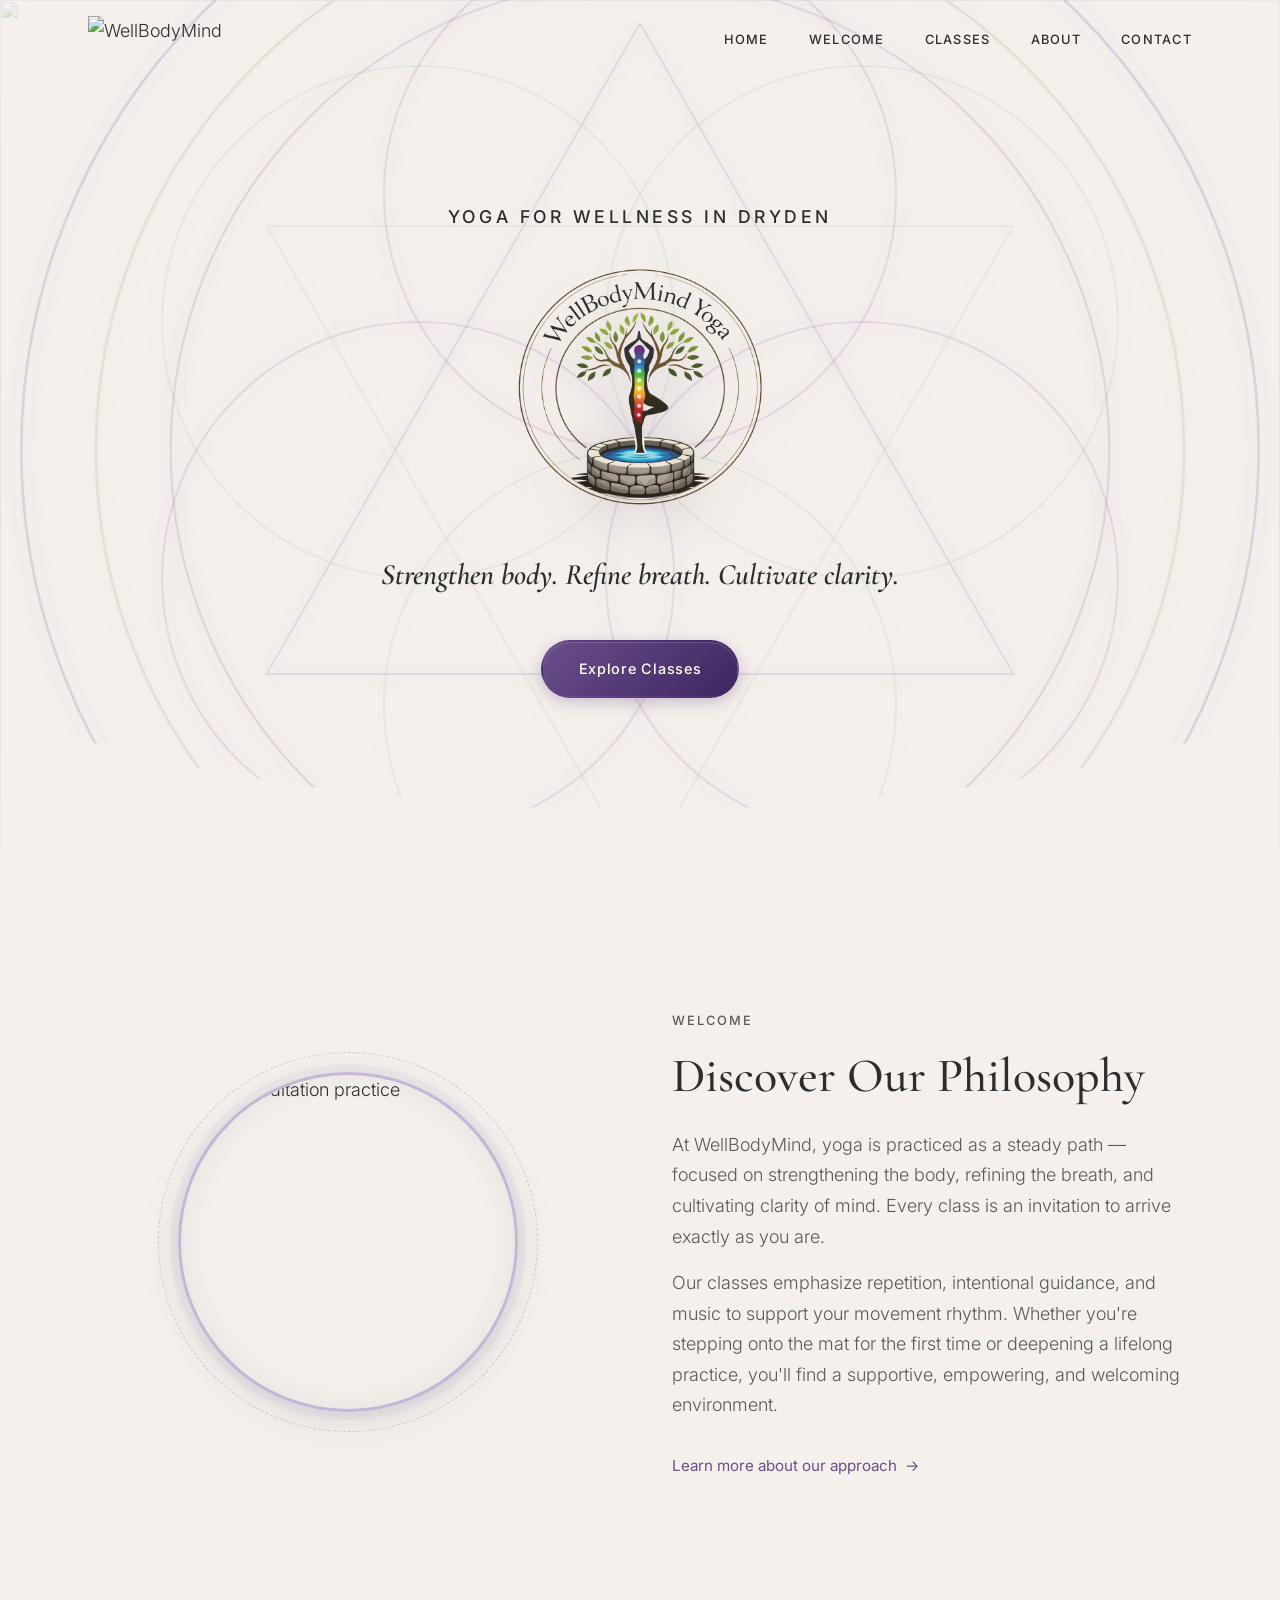
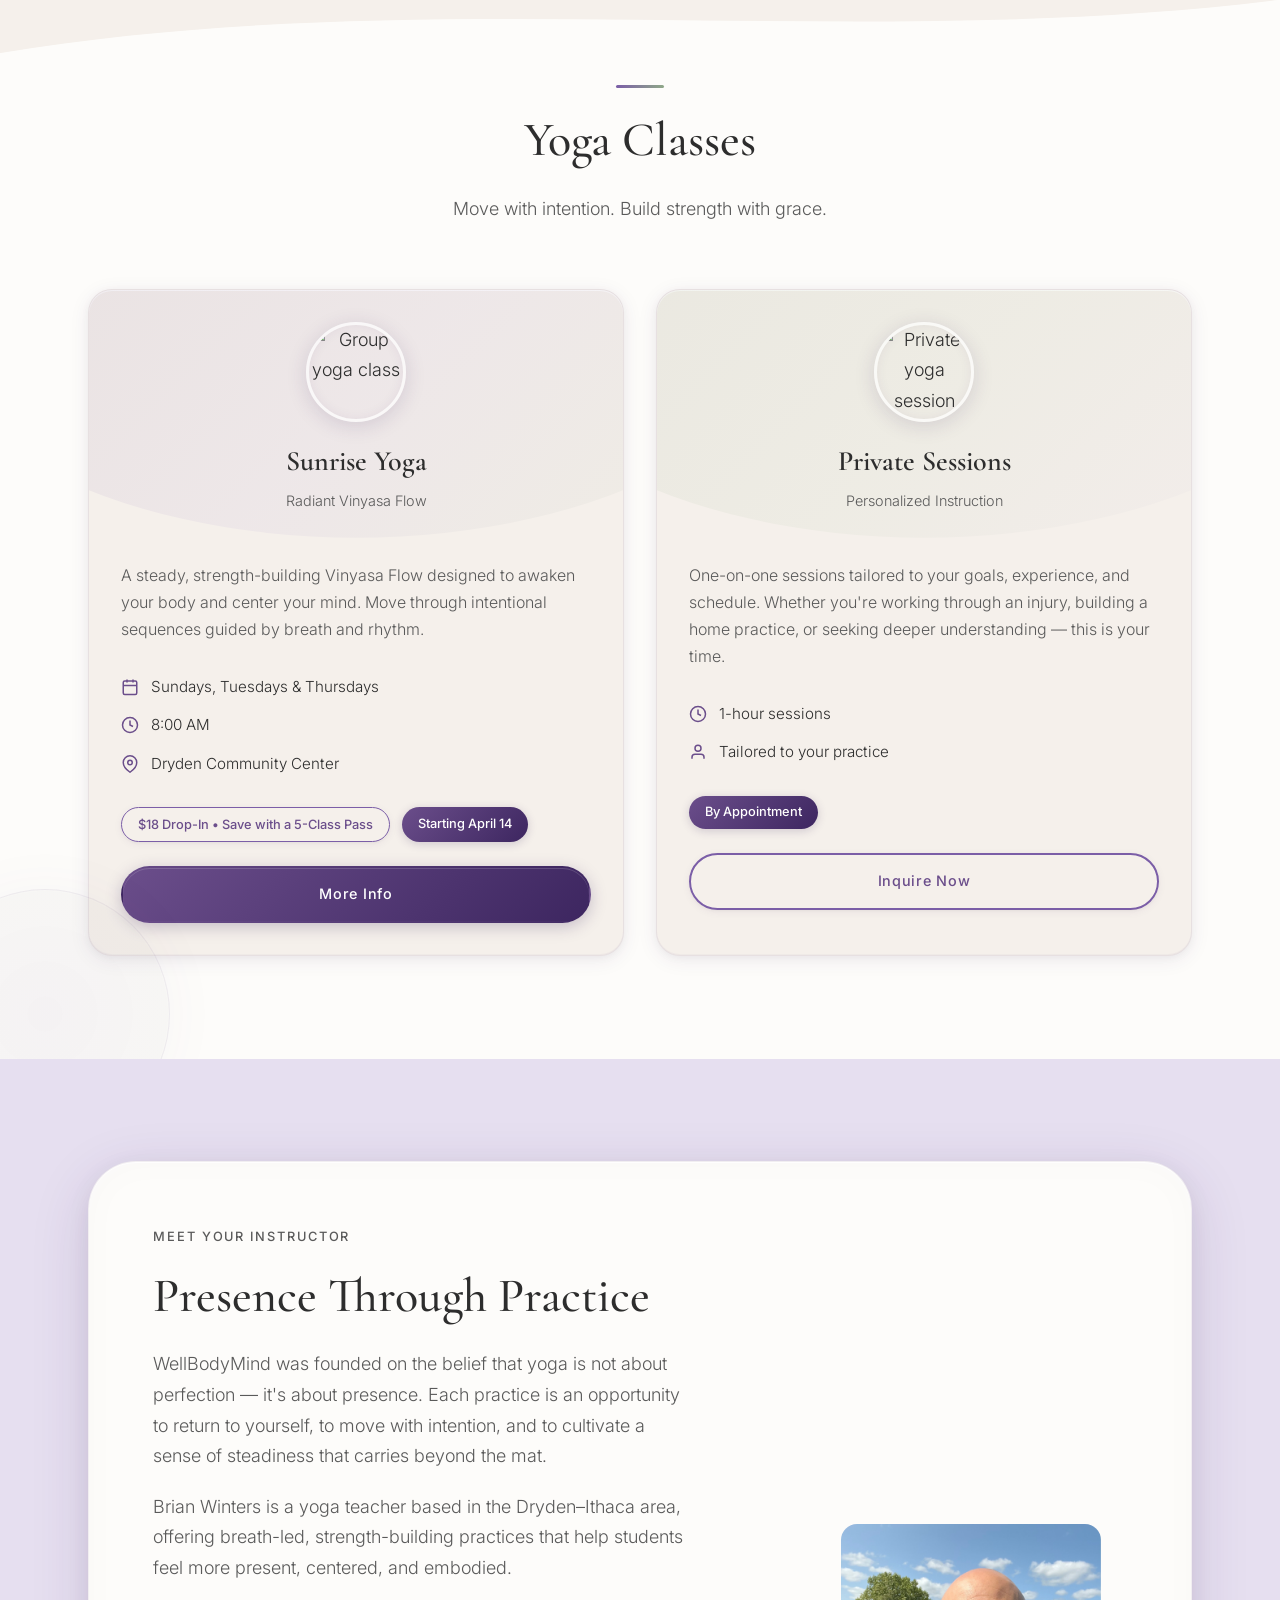
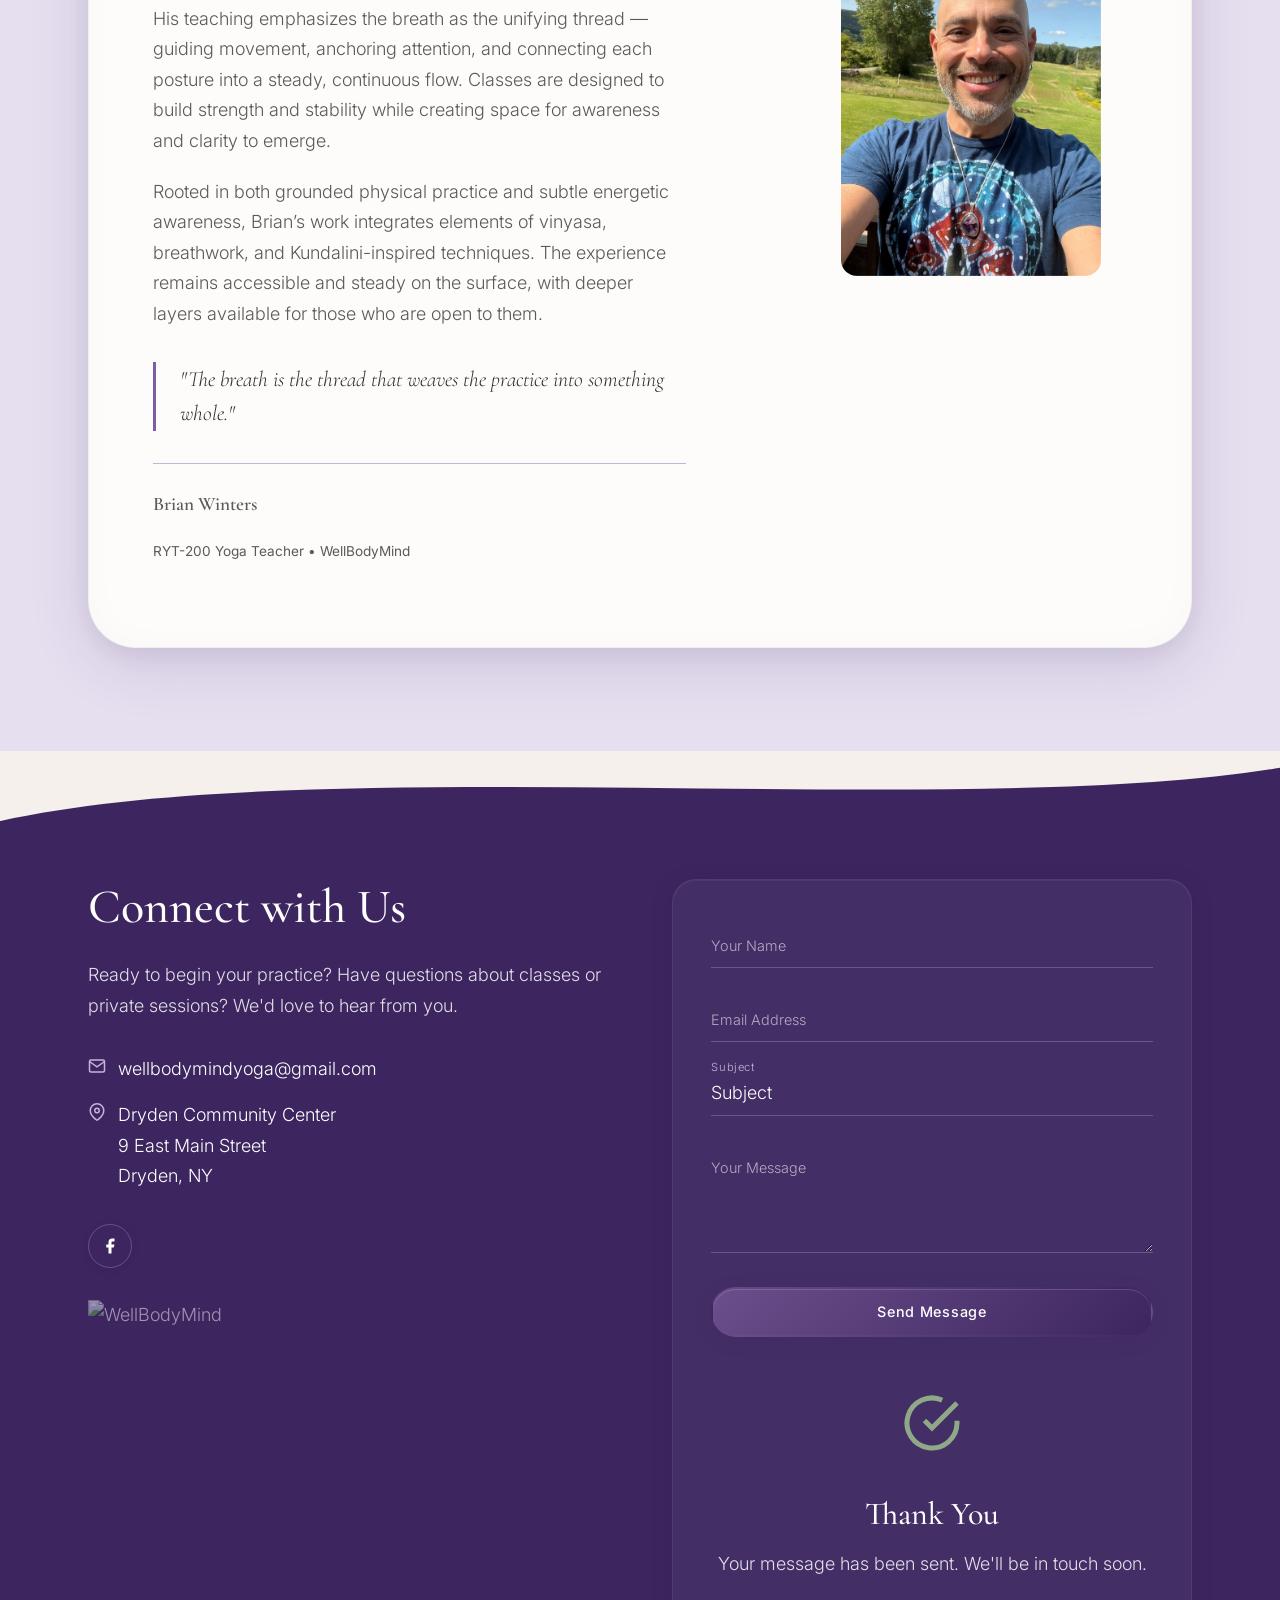
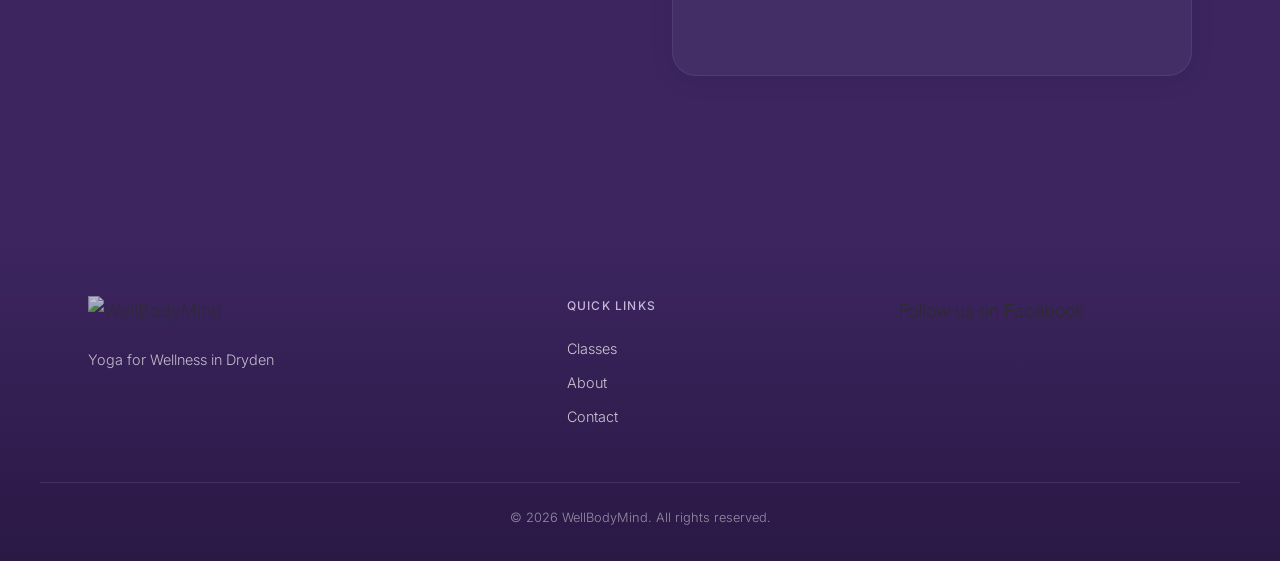
==== commit 27837e77: "Update instructor title to include RYT-200 certification" ====
--- a/index.html
+++ b/index.html
@@ -1,6 +1,7 @@
 <!DOCTYPE html>
 <html lang="en">
 <head>
+    <link rel="icon" type="image/png" sizes="32x32" href="favicon-32x32.png">
     <meta charset="UTF-8">
     <meta name="viewport" content="width=device-width, initial-scale=1.0">
     <title>WellBodyMind — Yoga for Wellness in Dryden</title>
@@ -239,7 +240,7 @@
 
                     <div class="about__instructor">
                         <p class="about__instructor-name">Brian Winters</p>
-                        <p class="about__instructor-title">Yoga Teacher • WellBodyMind</p>
+                        <p class="about__instructor-title">RYT-200 Yoga Teacher • WellBodyMind</p>
                     </div>
                 </div>
 
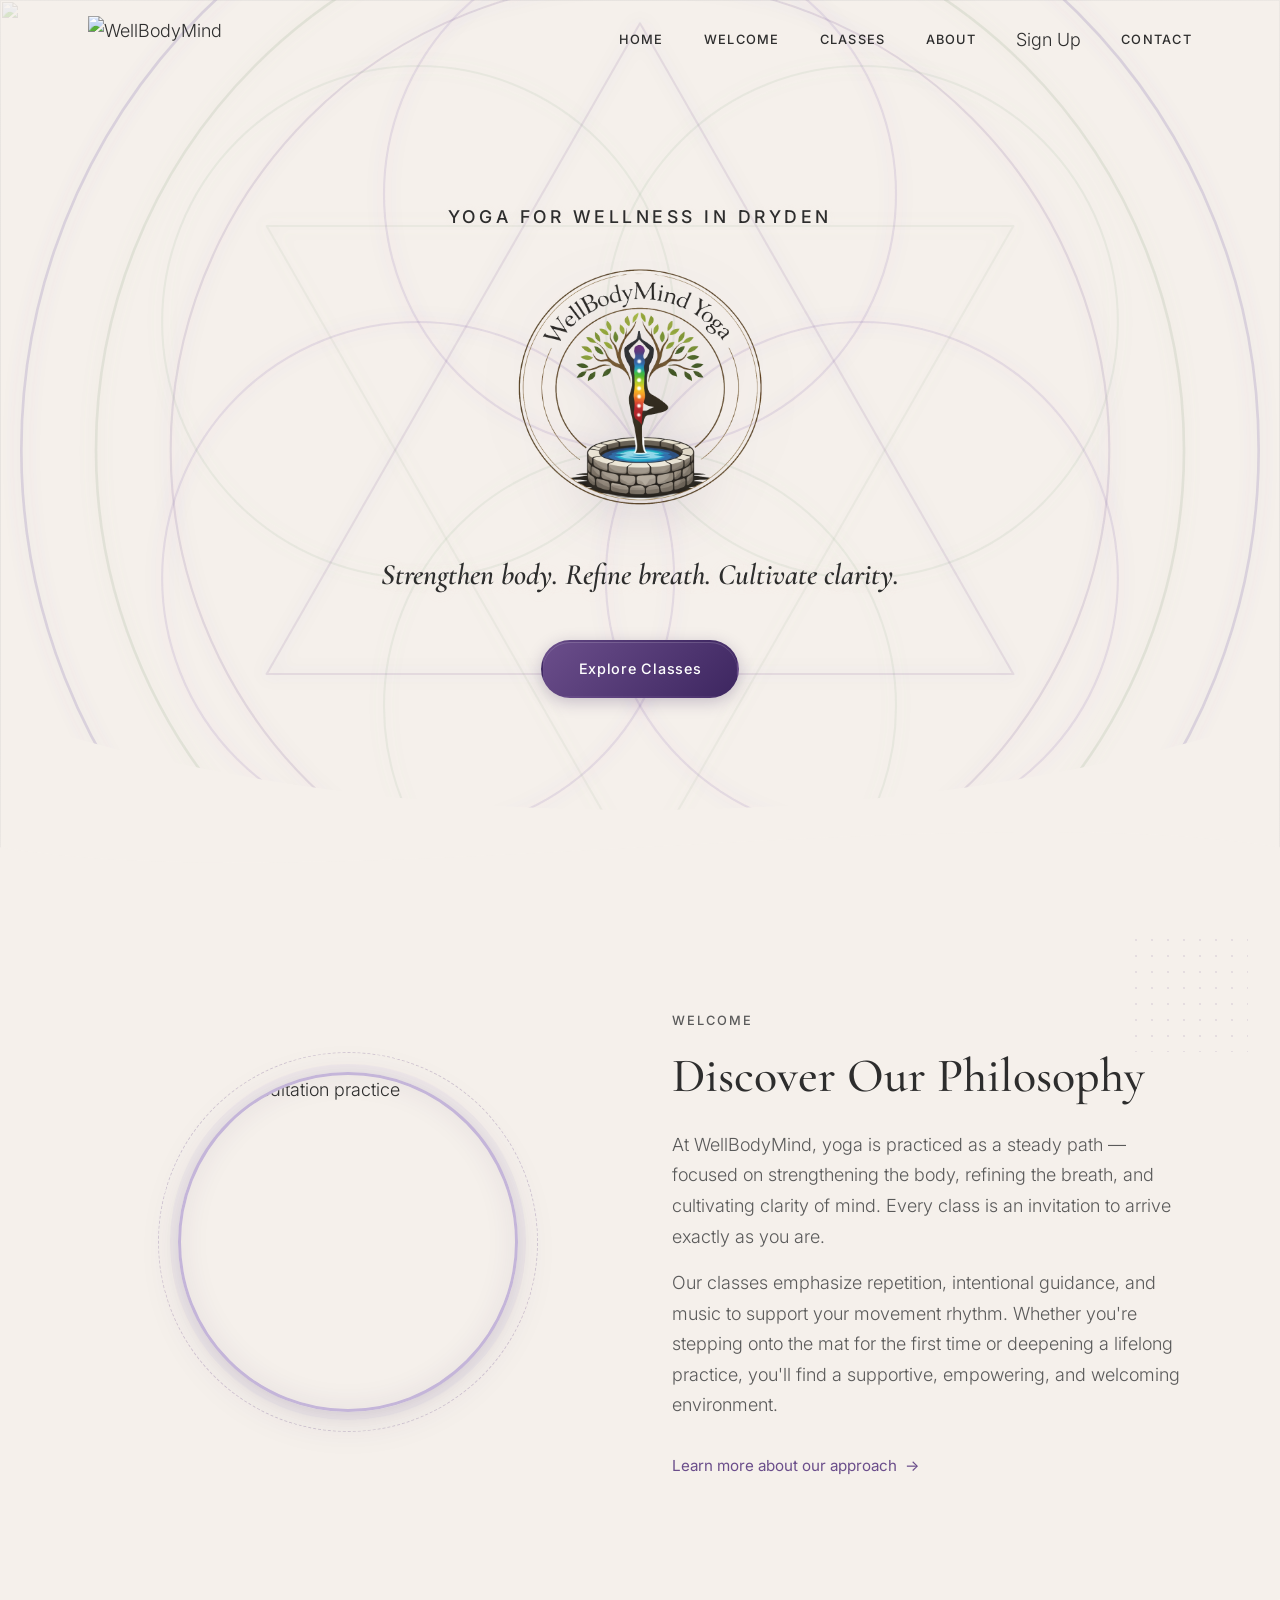
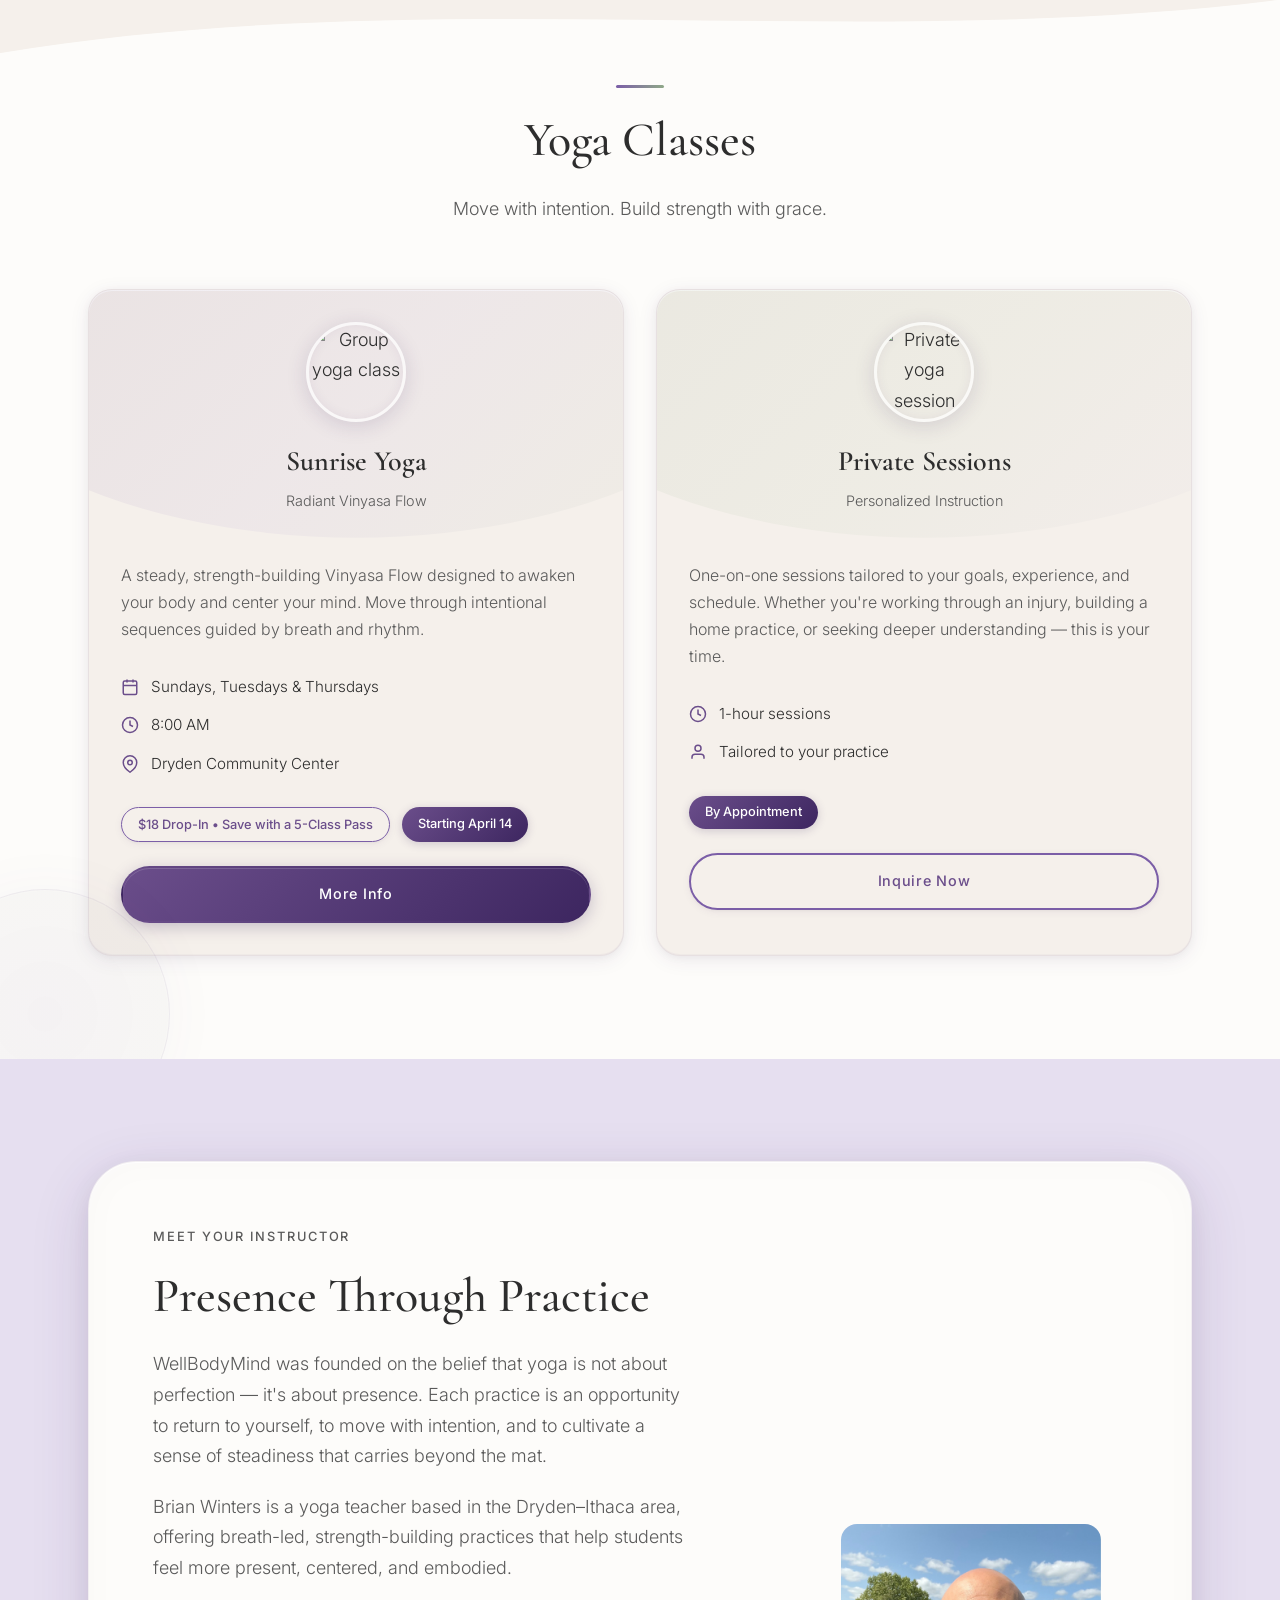
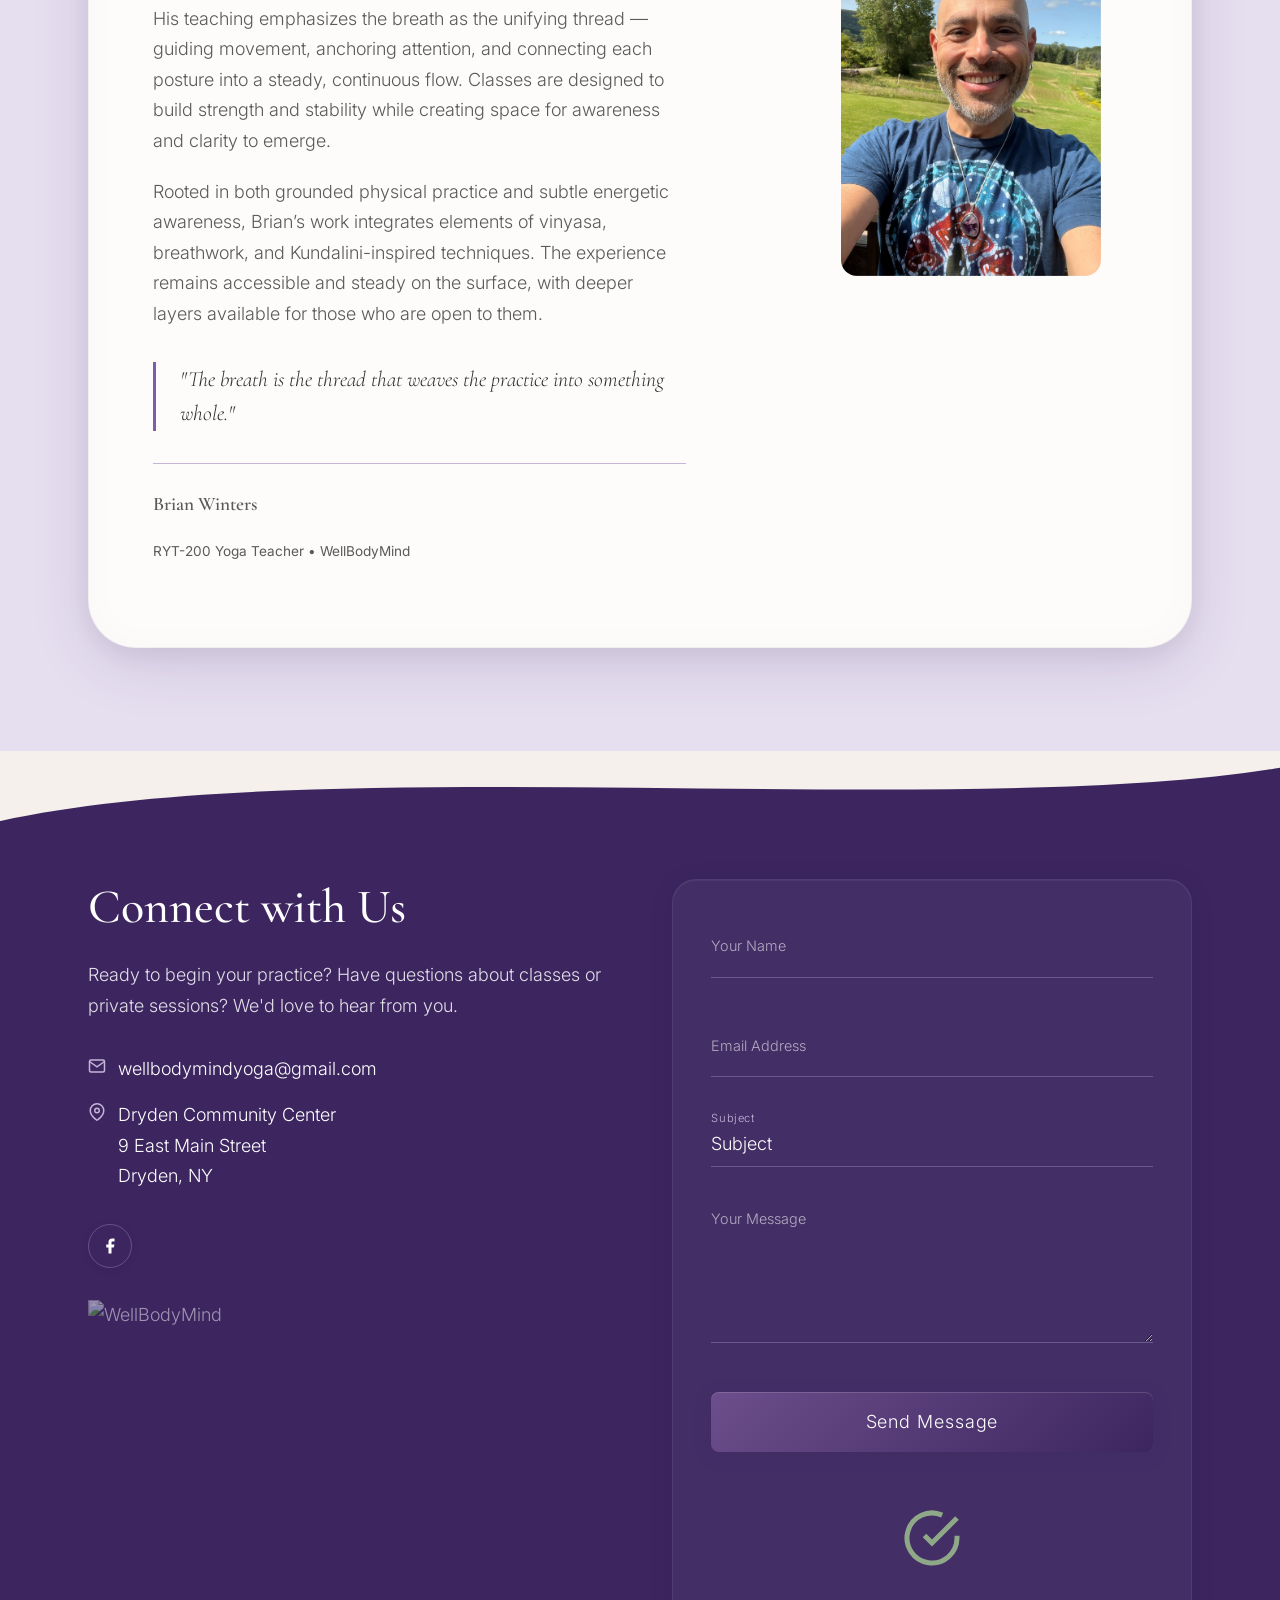
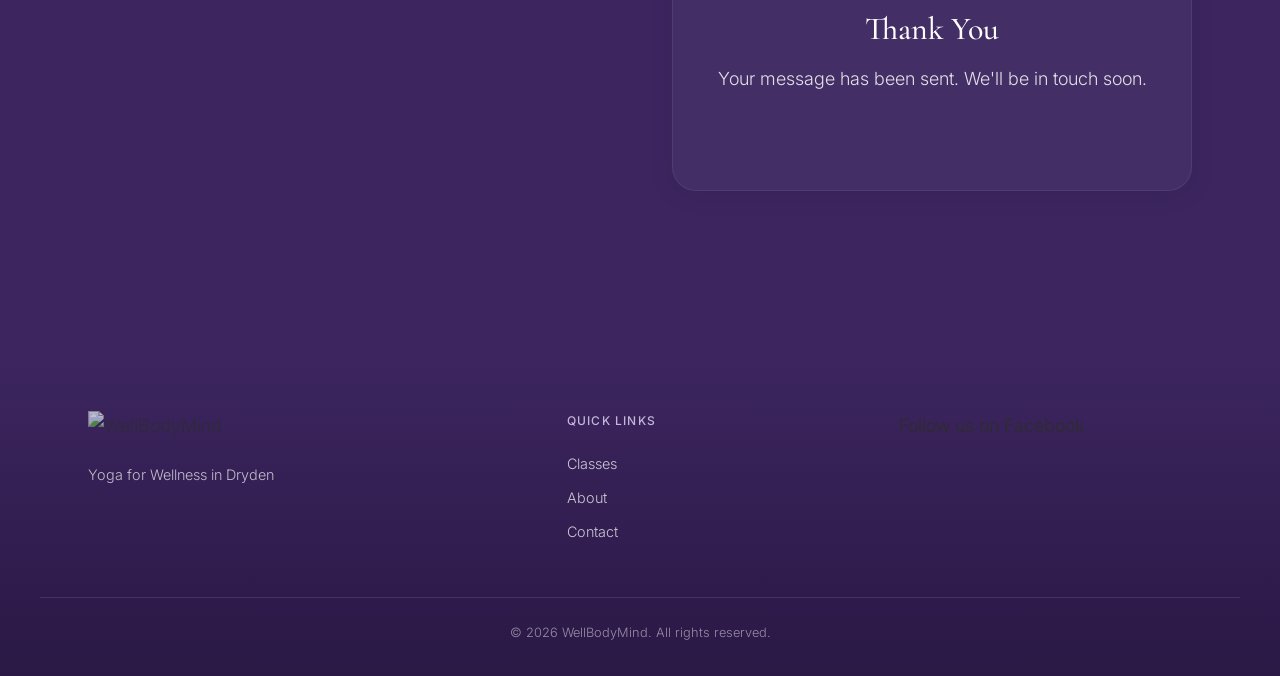
==== commit b51f2727: "Add Sign Up link to navigation menu" ====
--- a/index.html
+++ b/index.html
@@ -29,7 +29,7 @@
                 <a href="#welcome" class="nav__link">Welcome</a>
                 <a href="#classes" class="nav__link">Classes</a>
                 <a href="#about" class="nav__link">About</a>
-
+                <a href="signup.html" class="nav-button">Sign Up</a>
                 <a href="#contact" class="nav__link">Contact</a>
             </nav>
             <button class="nav__hamburger" id="navToggle" aria-label="Toggle menu" aria-expanded="false">
--- a/css/style.css
+++ b/css/style.css
@@ -1626,3 +1626,88 @@
     object-fit: contain;
     object-position: center top;
 }
+.signup-section {
+  padding: 3rem 1.25rem;
+}
+
+.signup-container {
+  max-width: 760px;
+  margin: 0 auto;
+}
+
+.signup-container h1 {
+  margin-bottom: 0.5rem;
+}
+
+.signup-container p {
+  margin-bottom: 1.25rem;
+}
+
+form fieldset {
+  border: 1px solid #d8d8d8;
+  padding: 1.25rem;
+  margin-bottom: 1.5rem;
+  border-radius: 10px;
+}
+
+form legend {
+  font-weight: 600;
+  padding: 0 0.5rem;
+}
+
+form label {
+  display: block;
+  margin-bottom: 0.4rem;
+  font-weight: 500;
+}
+
+form input,
+form textarea {
+  width: 100%;
+  padding: 0.8rem;
+  margin-bottom: 1rem;
+  border: 1px solid #cfcfcf;
+  border-radius: 8px;
+  font: inherit;
+  box-sizing: border-box;
+}
+
+.radio-group {
+  display: flex;
+  gap: 1.25rem;
+  margin-bottom: 1rem;
+}
+
+.radio-group label,
+.checkbox {
+  display: flex;
+  align-items: center;
+  gap: 0.5rem;
+  font-weight: 400;
+}
+
+.radio-group input,
+.checkbox input {
+  width: auto;
+  margin: 0;
+}
+
+.waiver-text {
+  background: #faf9f6;
+  border: 1px solid #e2dfd7;
+  border-radius: 8px;
+  padding: 1rem;
+  margin-bottom: 1rem;
+}
+
+.waiver-text ul {
+  margin: 0.5rem 0 1rem 1.25rem;
+}
+
+button[type="submit"] {
+  padding: 0.9rem 1.4rem;
+  border: none;
+  border-radius: 8px;
+  font: inherit;
+  cursor: pointer;
+}
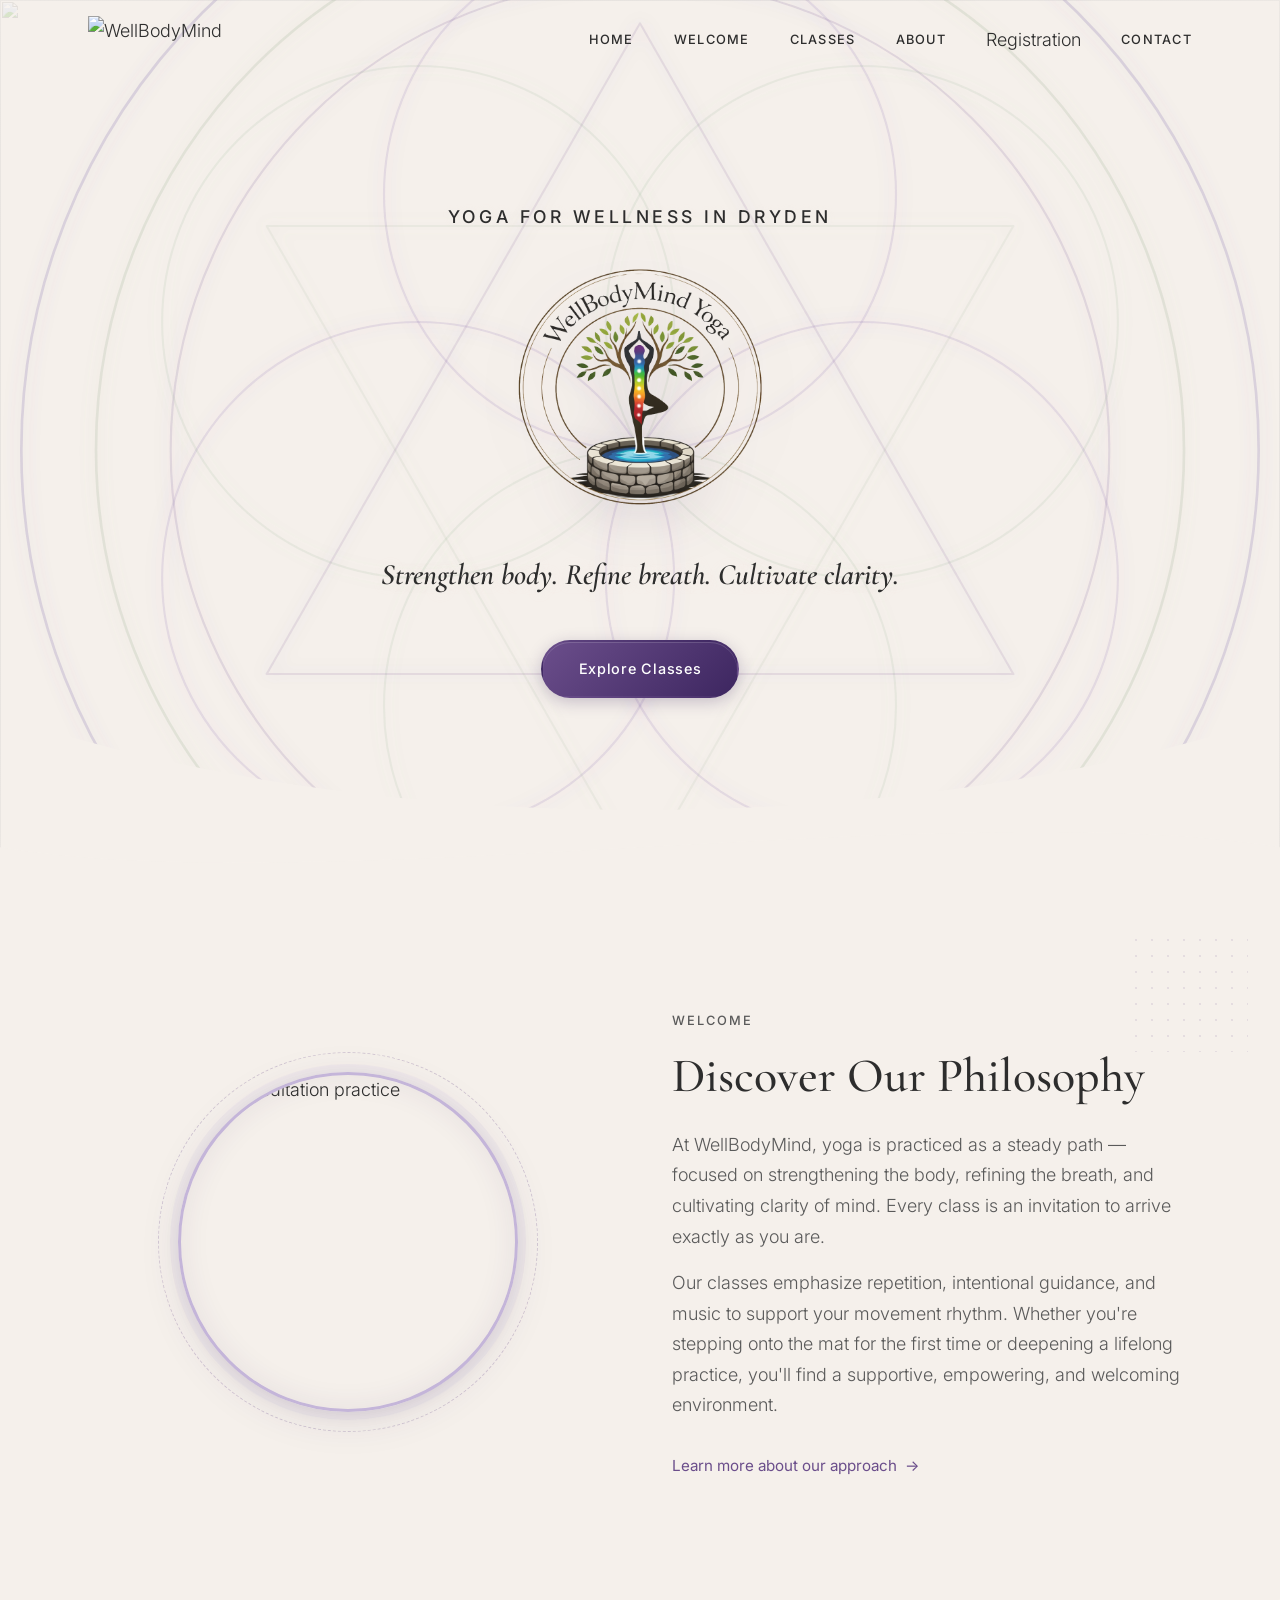
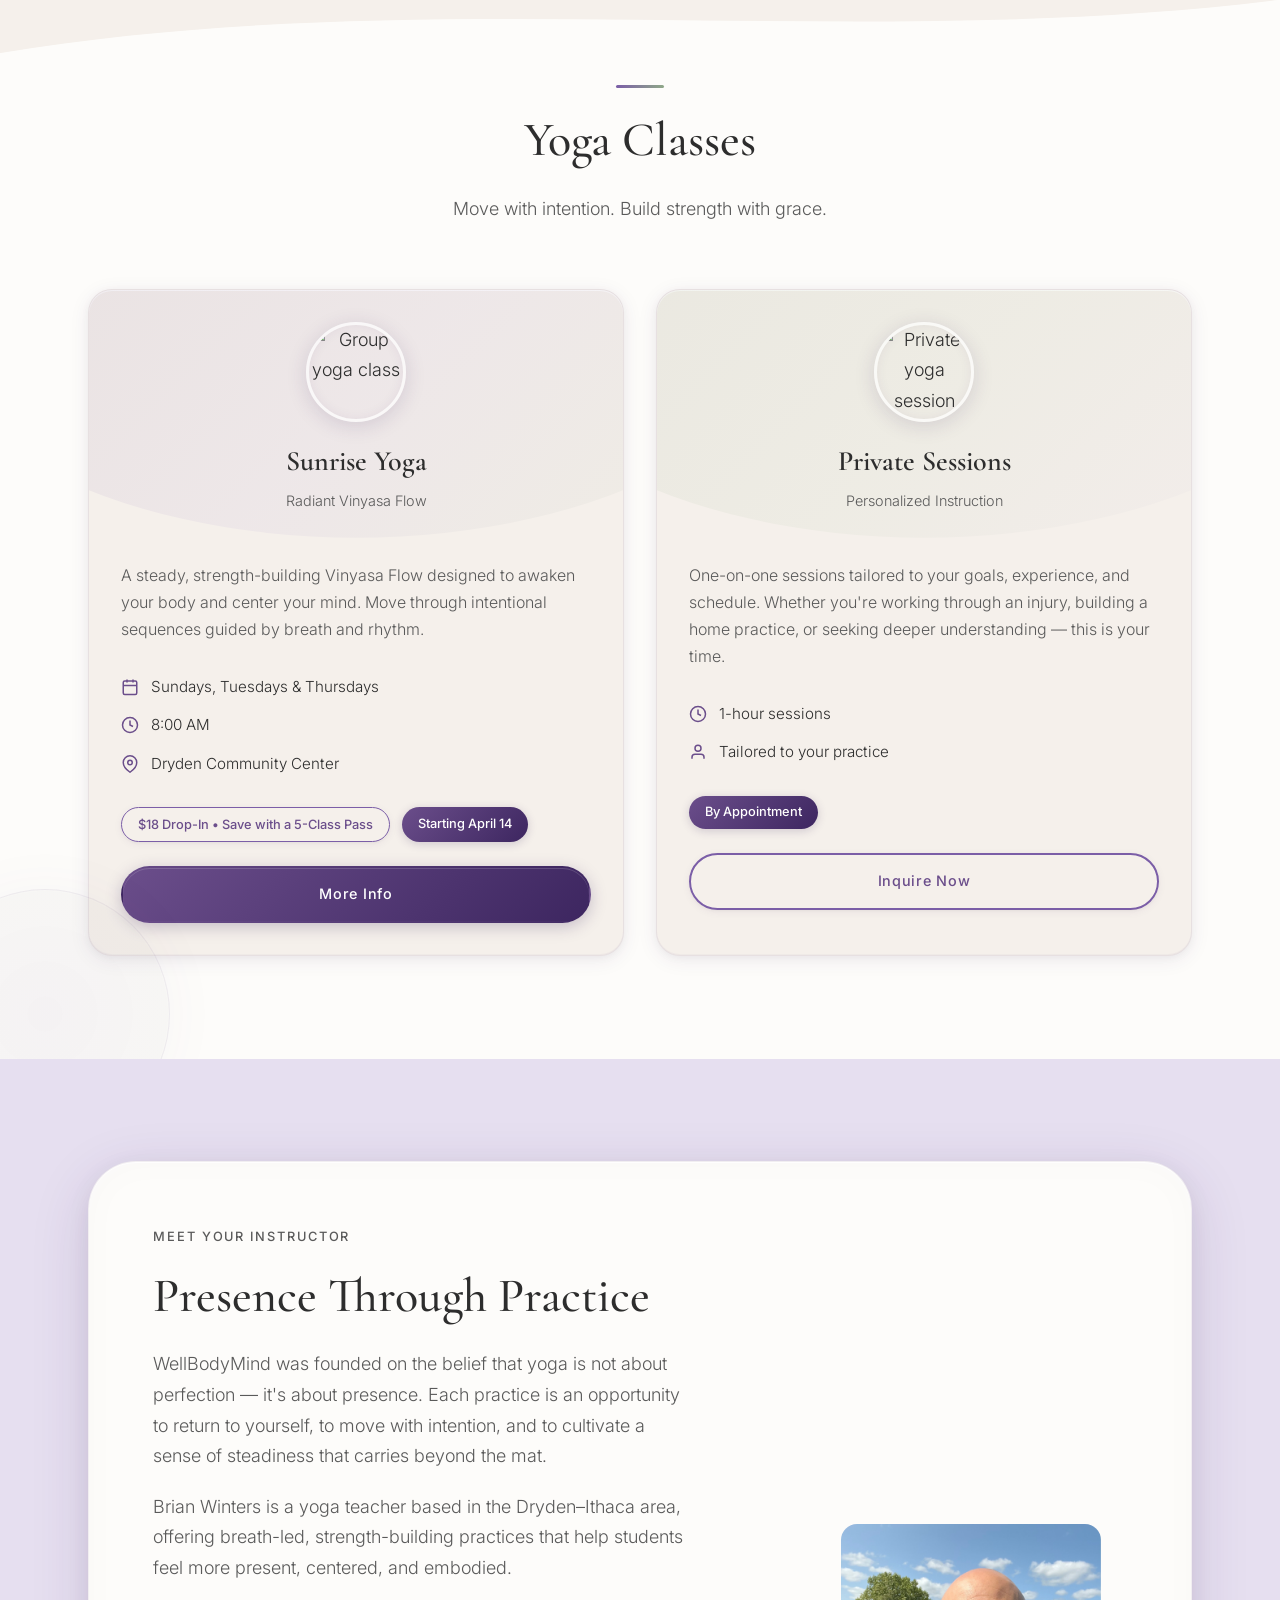
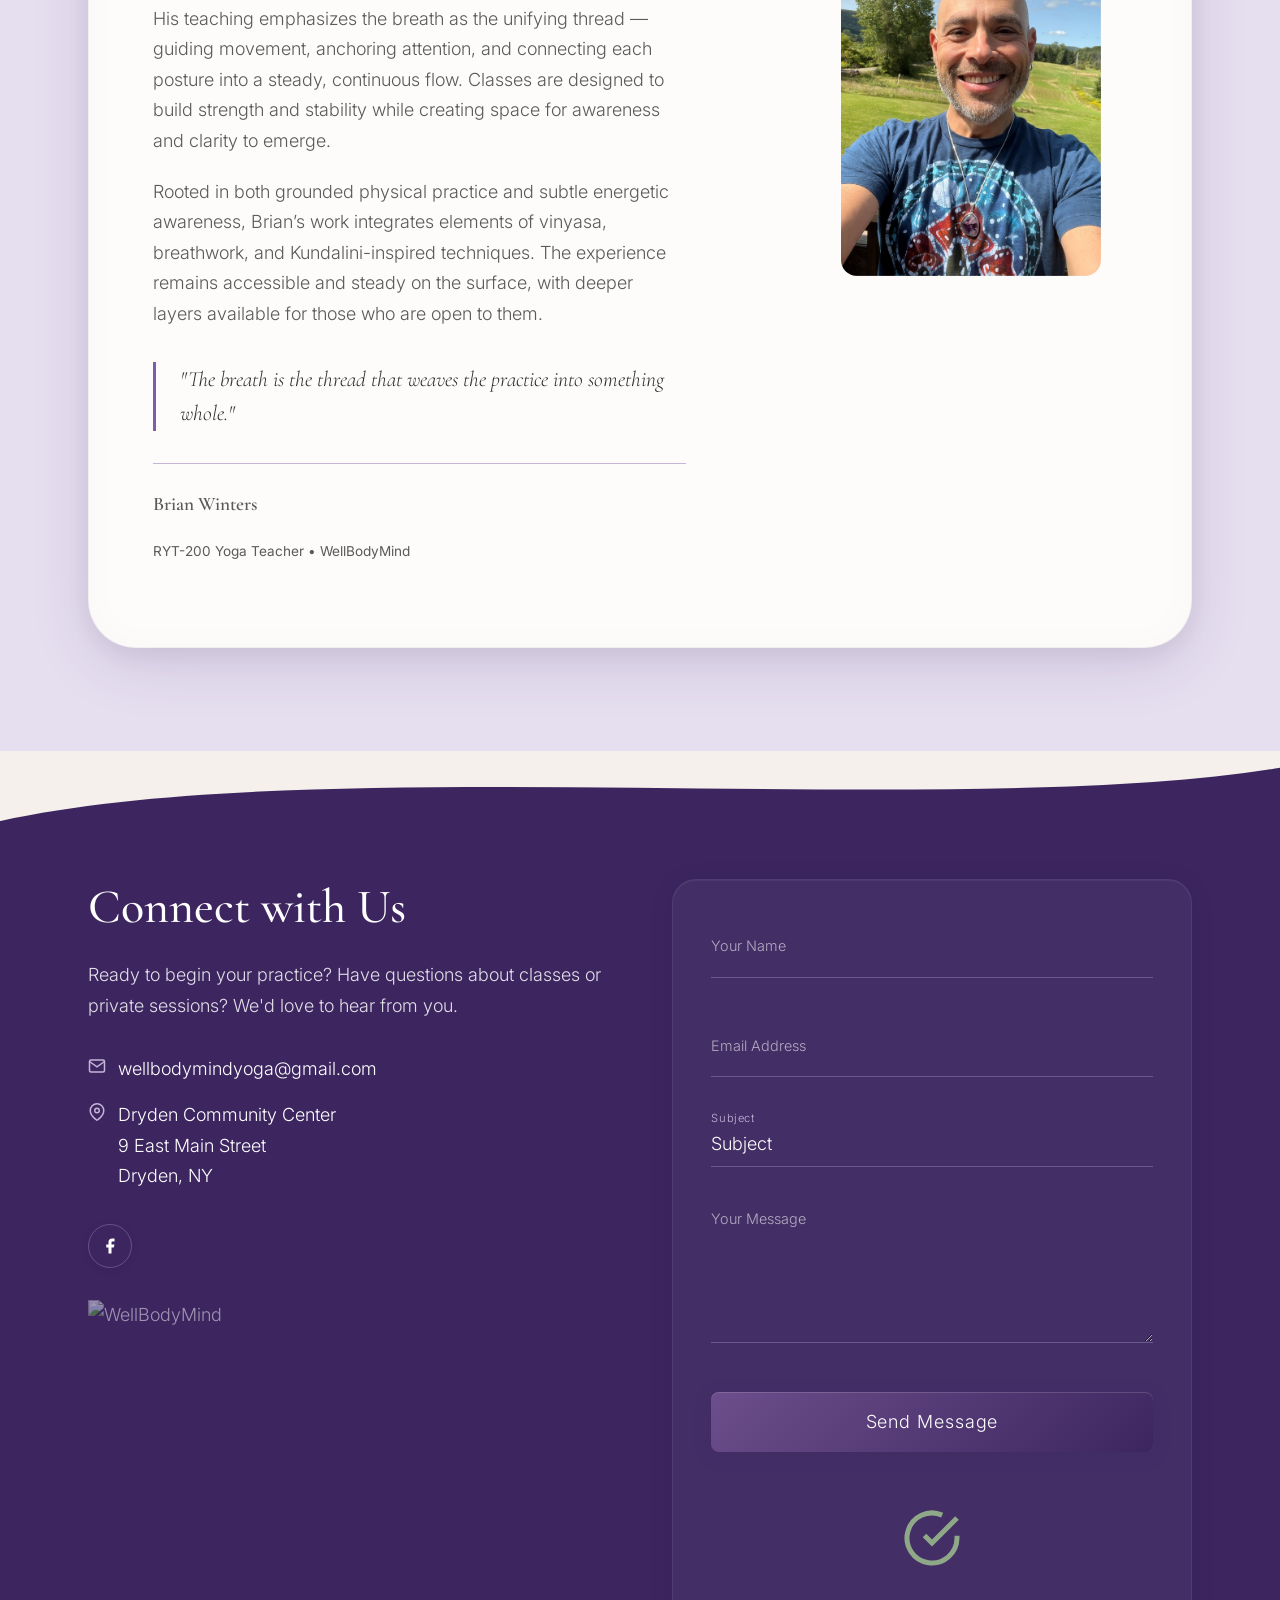
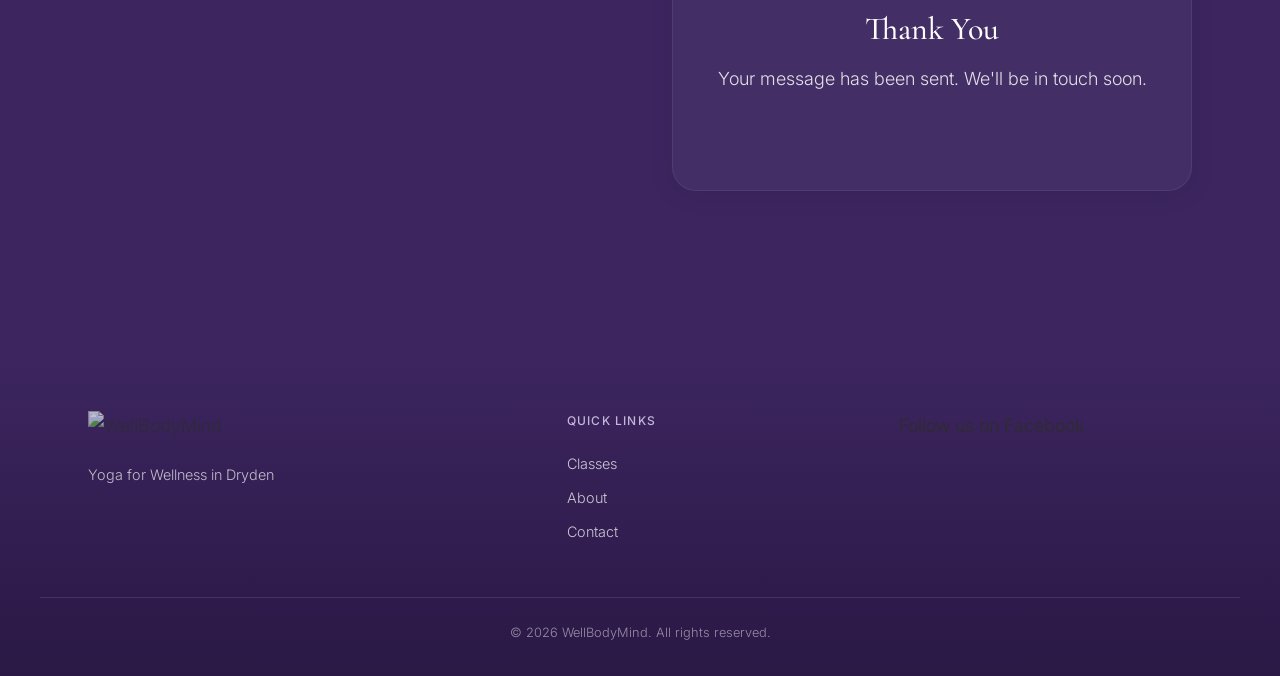
==== commit d77867e7: "Change 'Sign Up' link text to 'Registration'" ====
--- a/index.html
+++ b/index.html
@@ -29,7 +29,7 @@
                 <a href="#welcome" class="nav__link">Welcome</a>
                 <a href="#classes" class="nav__link">Classes</a>
                 <a href="#about" class="nav__link">About</a>
-                <a href="signup.html" class="nav-button">Sign Up</a>
+                <a href="signup.html" class="nav-button">Registration</a>
                 <a href="#contact" class="nav__link">Contact</a>
             </nav>
             <button class="nav__hamburger" id="navToggle" aria-label="Toggle menu" aria-expanded="false">
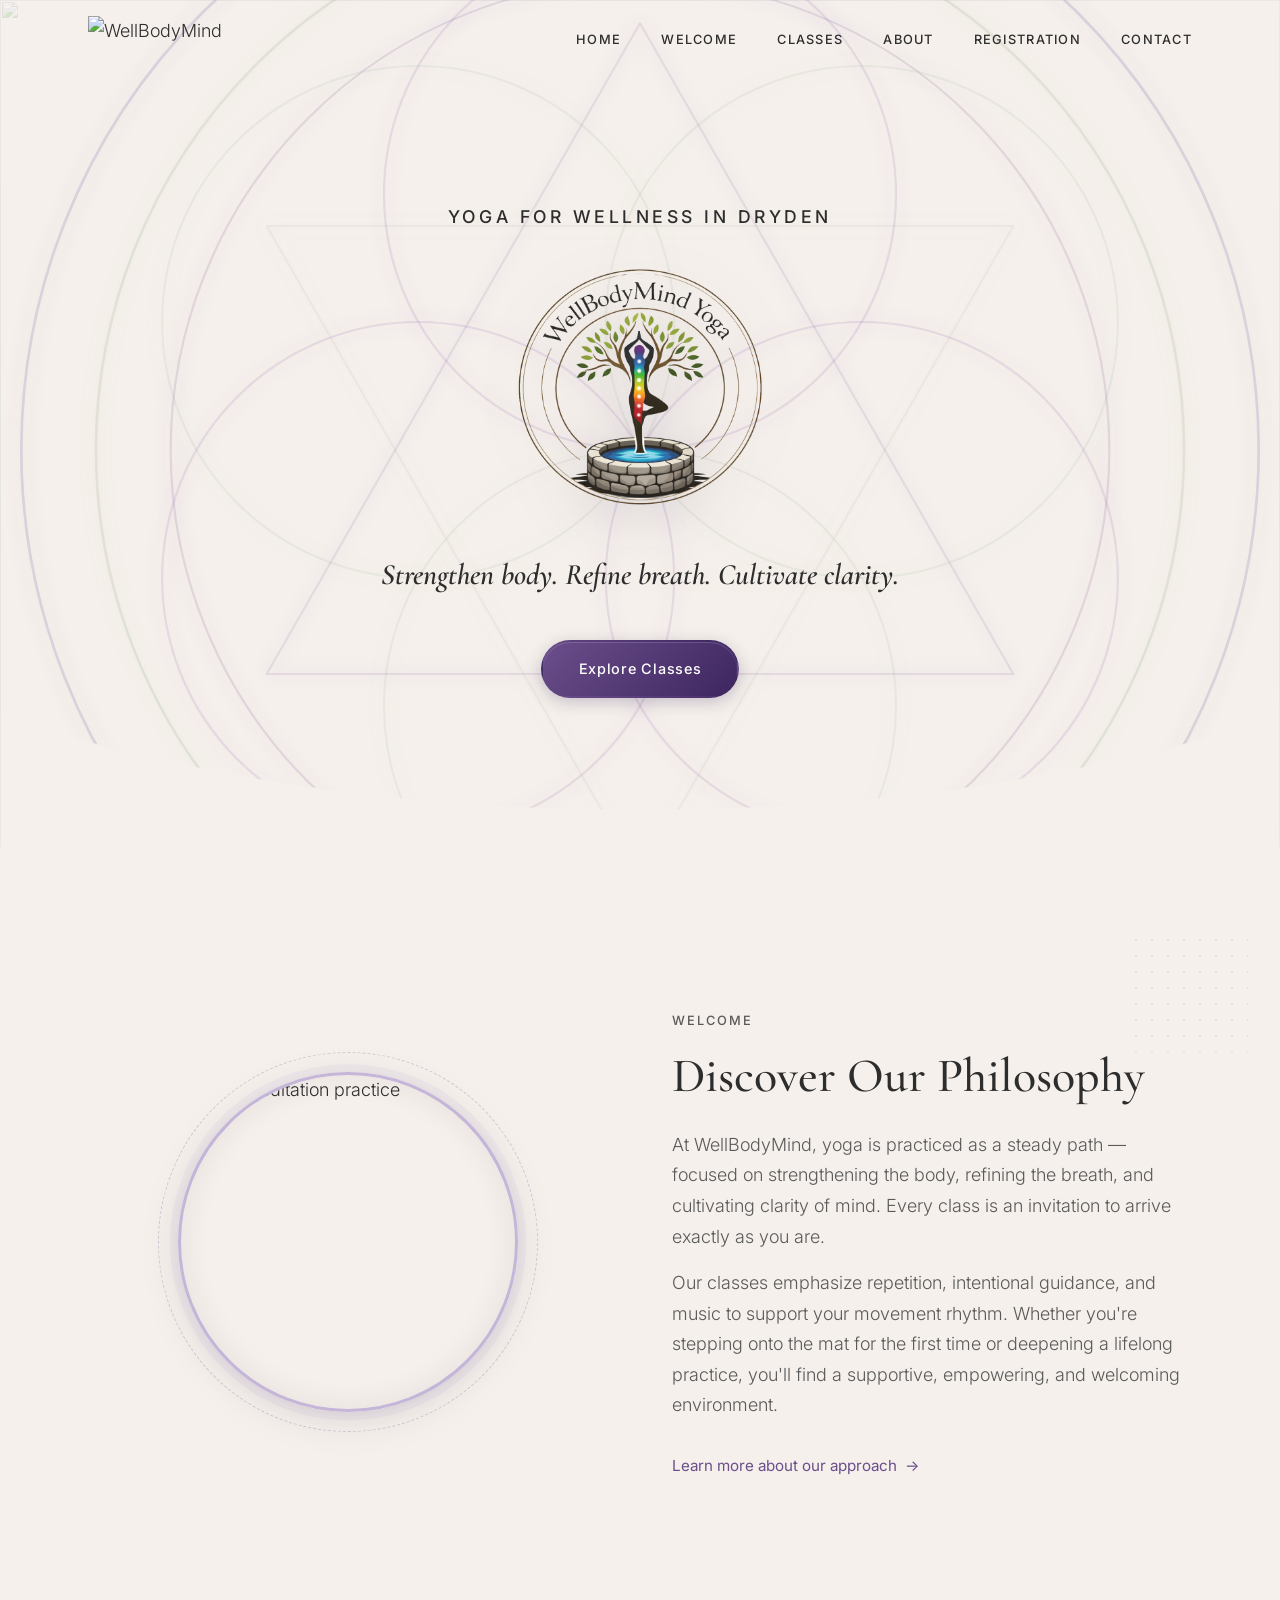
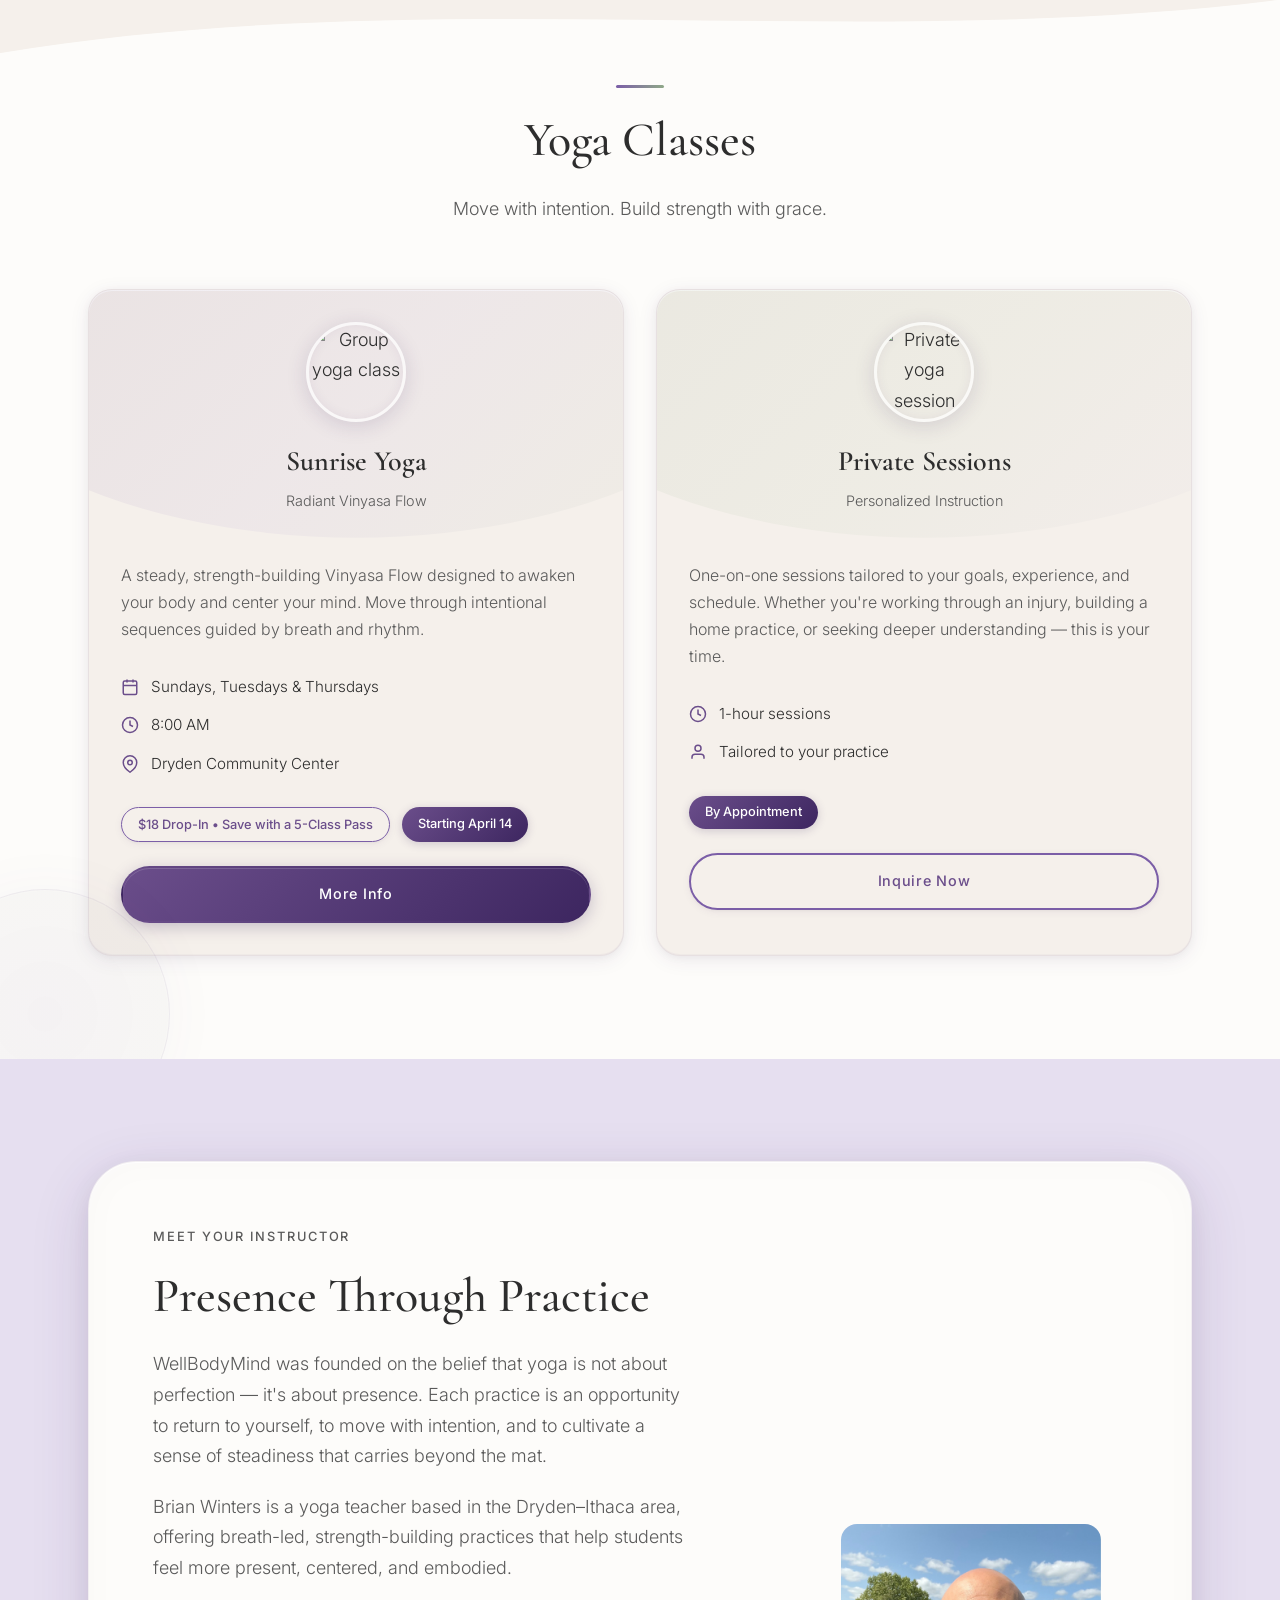
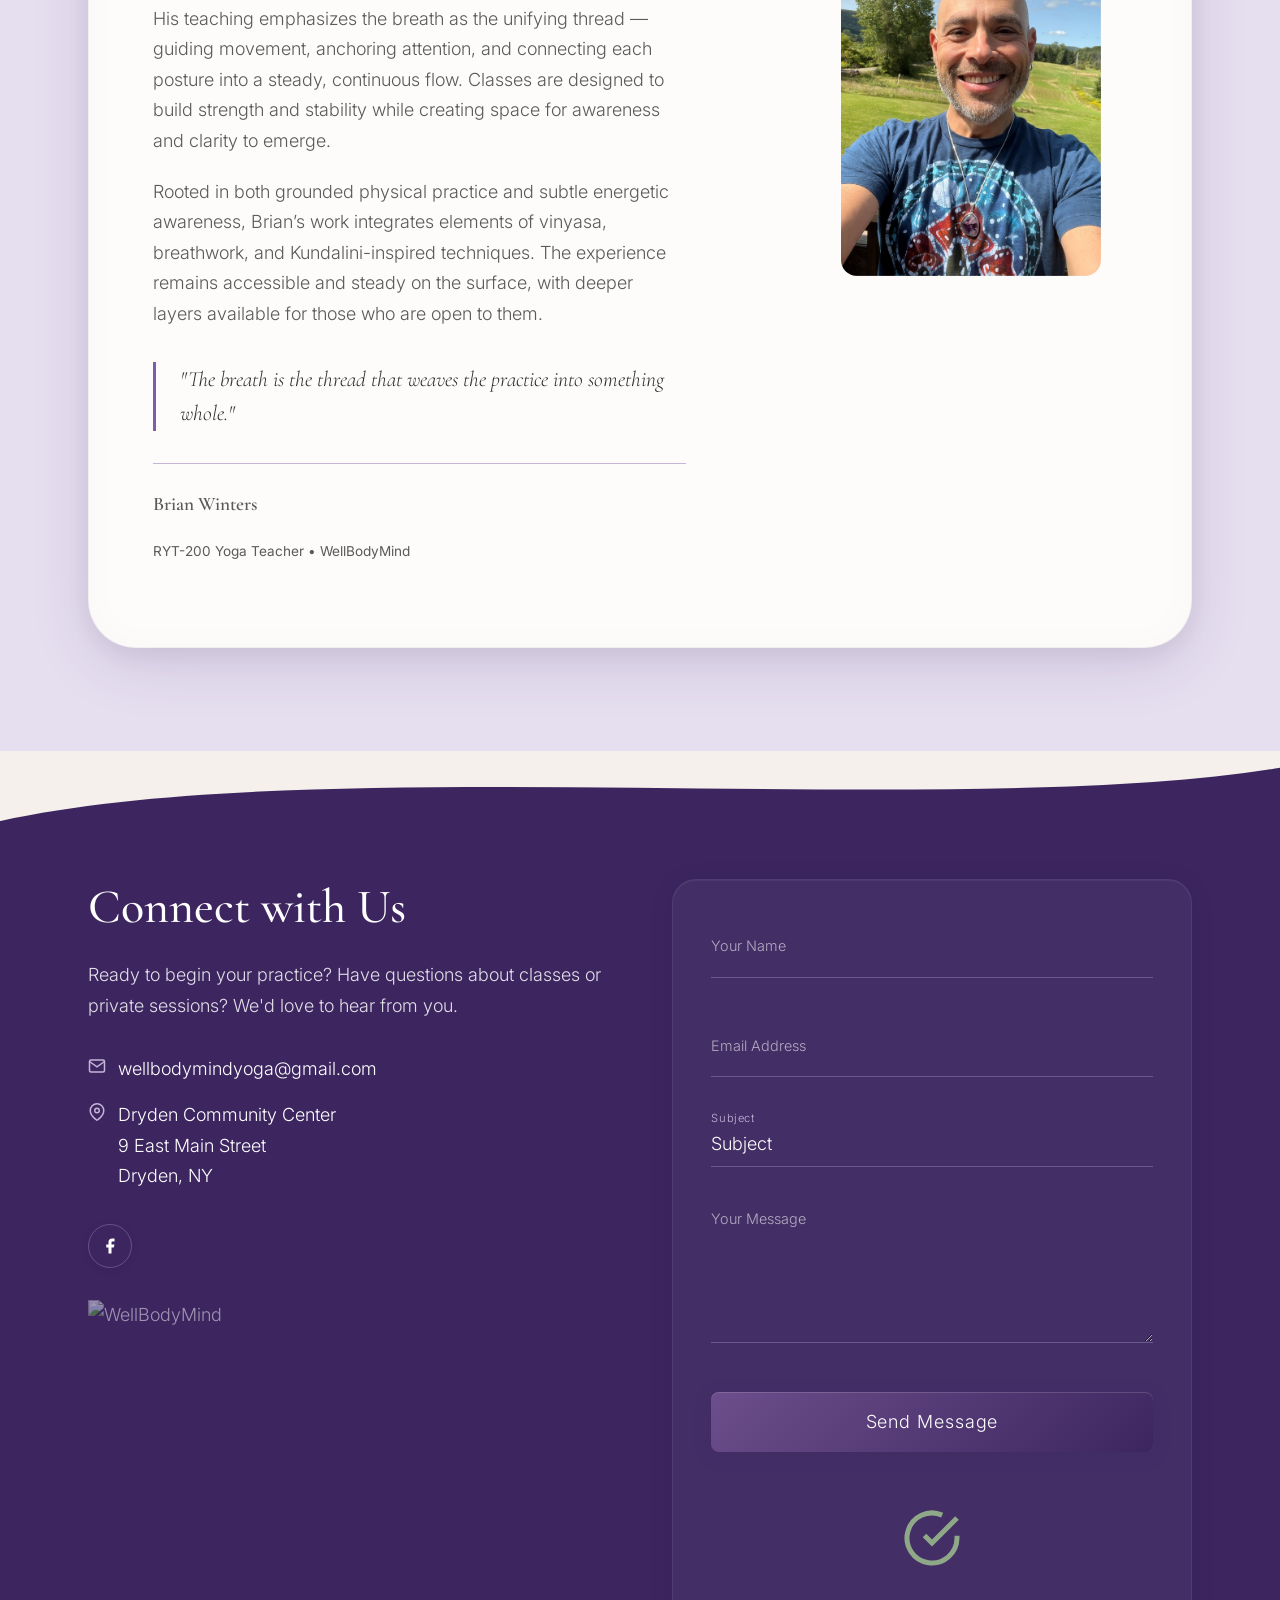
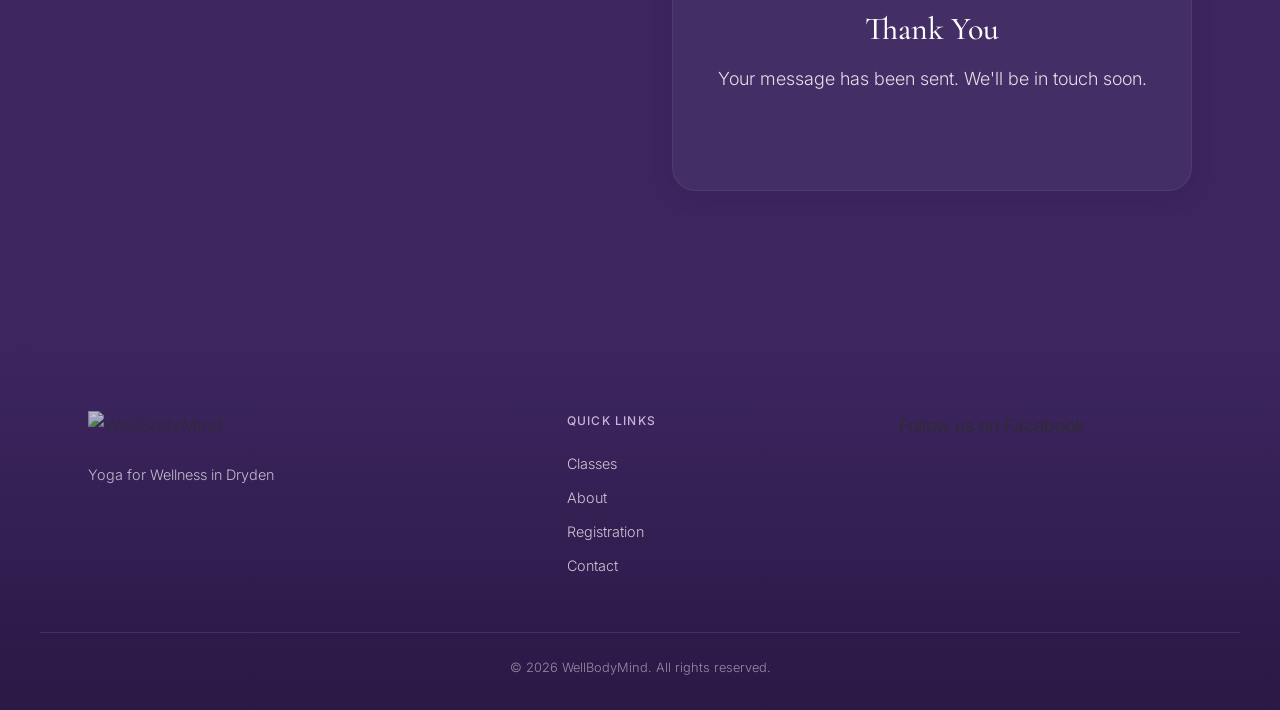
==== commit 1d62338a: "Add Registration link to footer in index.html" ====
--- a/index.html
+++ b/index.html
@@ -29,7 +29,7 @@
                 <a href="#welcome" class="nav__link">Welcome</a>
                 <a href="#classes" class="nav__link">Classes</a>
                 <a href="#about" class="nav__link">About</a>
-                <a href="signup.html" class="nav-button">Registration</a>
+                <a href="signup.html" class="nav__link">Registration</a>
                 <a href="#contact" class="nav__link">Contact</a>
             </nav>
             <button class="nav__hamburger" id="navToggle" aria-label="Toggle menu" aria-expanded="false">
@@ -355,6 +355,7 @@
                     <a href="#classes">Classes</a>
                     <a href="#about">About</a>
                     <!-- <a href="#testimonials">Testimonials</a> -->
+                    <a href="signup.html">Registration</a>
                     <a href="#contact">Contact</a>
                 </div>
                 <div class="footer__social">
